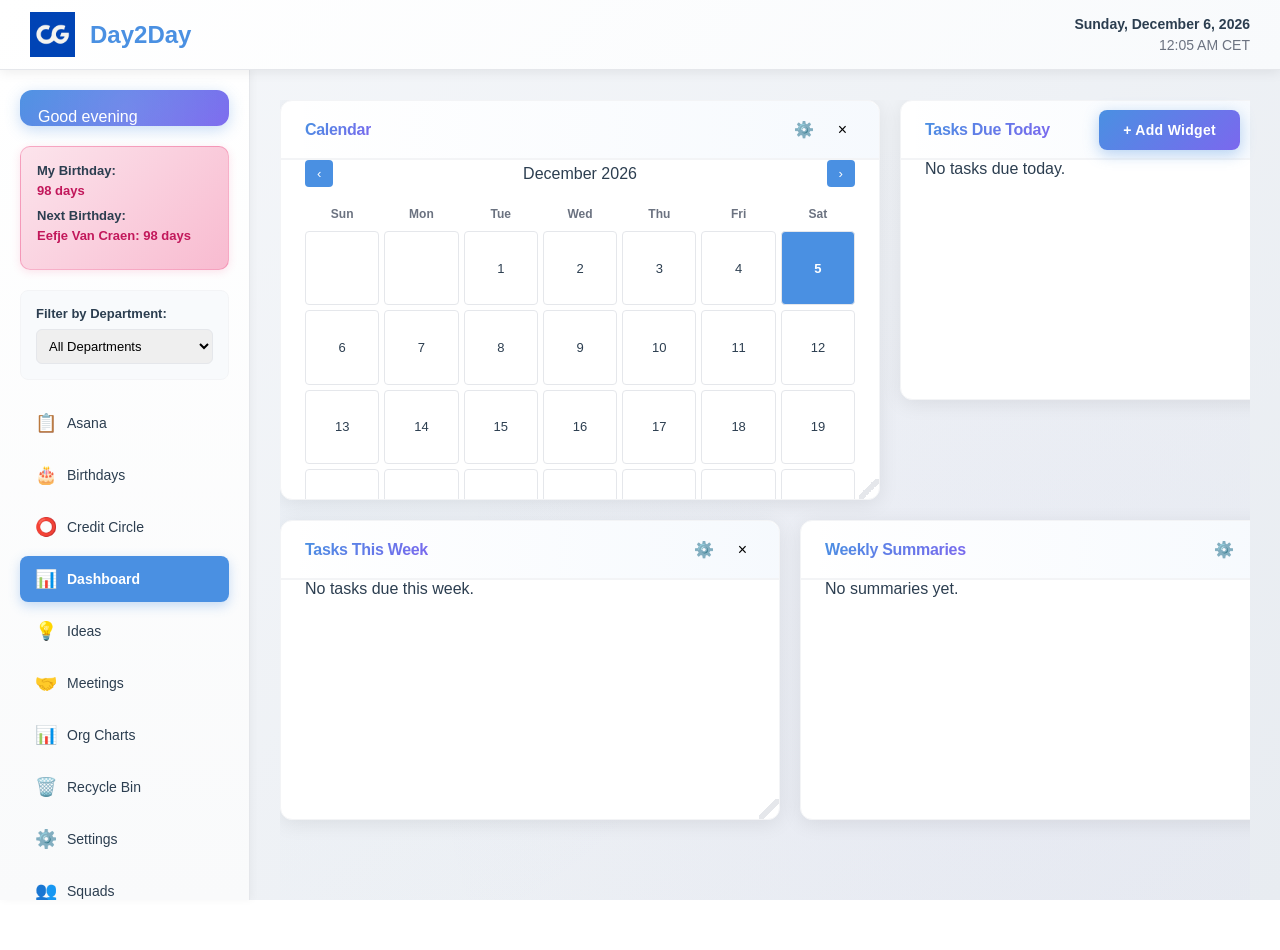
==== index.html @ b838c36b "Initial commit: Day2Day Platform" ====
<!DOCTYPE html>
<html lang="en">
<head>
    <meta charset="UTF-8">
    <meta name="viewport" content="width=device-width, initial-scale=1.0">
    <meta http-equiv="X-UA-Compatible" content="IE=edge">
    <meta name="description" content="Day2Day Platform - Daily Task and Idea Management">
    <title>Day2Day - Eefje Van Craen</title>
    <link rel="stylesheet" href="styles/main.css">
    <link rel="icon" type="image/png" href="CnG logo.png">
    <script>
        // Prevent archive mode - ensure proper MIME type
        if (window.location.protocol === 'file:') {
            console.log('Running in local file mode - this is normal and safe');
        }
    </script>
</head>
<body>
    <!-- Header -->
    <header class="header">
        <div class="header-left">
            <img src="CnG logo.png" alt="Day2Day Logo" class="logo">
            <h1 class="app-name">Day2Day</h1>
        </div>
        <div class="header-right">
            <div class="date-time">
                <span id="current-date"></span>
                <span id="current-time"></span>
            </div>
        </div>
    </header>

    <!-- Main Container -->
    <div class="main-container">
        <!-- Sidebar -->
        <aside class="sidebar">
            <div class="greeting">
                <span id="greeting-text"></span>
                <span class="user-name">Eefje</span>
            </div>
            
            <div class="birthday-countdown">
                <div class="countdown-item">
                    <label>My Birthday:</label>
                    <span id="my-birthday-countdown"></span>
                </div>
                <div class="countdown-item">
                    <label>Next Birthday:</label>
                    <span id="next-birthday-countdown"></span>
                </div>
            </div>

            <div class="sidebar-filter">
                <label style="font-weight: 600; margin-bottom: 8px; display: block; font-size: 13px;">Filter by Department:</label>
                <select id="sidebar-dept-filter" style="width: 100%; padding: 8px; border: 1px solid var(--border-color); border-radius: 6px; font-size: 13px;">
                    <option value="">All Departments</option>
                </select>
            </div>

            <nav class="sidebar-nav">
                <button class="nav-btn active" data-section="dashboard">
                    <span class="icon">📊</span>
                    <span>Dashboard</span>
                </button>
                <button class="nav-btn" data-section="tasks">
                    <span class="icon">✓</span>
                    <span>Tasks</span>
                </button>
                <button class="nav-btn" data-section="ideas">
                    <span class="icon">💡</span>
                    <span>Ideas</span>
                </button>
                <button class="nav-btn" data-section="summaries">
                    <span class="icon">📝</span>
                    <span>Weekly Summaries</span>
                </button>
                <button class="nav-btn" data-section="meetings">
                    <span class="icon">🤝</span>
                    <span>Meetings</span>
                </button>
                <button class="nav-btn" data-section="asana">
                    <span class="icon">📋</span>
                    <span>Asana</span>
                </button>
                <button class="nav-btn" data-section="birthdays">
                    <span class="icon">🎂</span>
                    <span>Birthdays</span>
                </button>
                <button class="nav-btn" data-section="squads">
                    <span class="icon">👥</span>
                    <span>Squads</span>
                </button>
                <button class="nav-btn" data-section="credit-circle">
                    <span class="icon">⭕</span>
                    <span>Credit Circle</span>
                </button>
                <button class="nav-btn" data-section="org-charts">
                    <span class="icon">📊</span>
                    <span>Org Charts</span>
                </button>
                <button class="nav-btn" data-section="recycle-bin">
                    <span class="icon">🗑️</span>
                    <span>Recycle Bin</span>
                </button>
                <button class="nav-btn" id="settings-btn">
                    <span class="icon">⚙️</span>
                    <span>Settings</span>
                </button>
            </nav>

            <div class="sidebar-actions">
                <button class="action-btn" id="export-btn">
                    <span class="icon">📥</span>
                    <span>Export All</span>
                </button>
                <button class="action-btn" id="print-btn">
                    <span class="icon">🖨️</span>
                    <span>Print</span>
                </button>
            </div>
        </aside>

        <!-- Main Content Area -->
        <main class="main-content">
            <!-- Dashboard View -->
            <section id="dashboard-section" class="content-section active">
                <button class="add-widget-btn" id="add-widget-btn">+ Add Widget</button>
                <div class="dashboard-workspace" id="dashboard-workspace">
                    <!-- Widgets will be dynamically added here -->
                </div>
            </section>

            <!-- Tasks View -->
            <section id="tasks-section" class="content-section">
                <div class="section-header">
                    <h2>Tasks</h2>
                    <div class="filter-bar">
                        <input type="text" id="task-search" placeholder="Search tasks...">
                        <select id="task-filter-department">
                            <option value="">All Departments</option>
                        </select>
                        <select id="task-filter-tag">
                            <option value="">All Tags</option>
                        </select>
                        <select id="task-filter-priority">
                            <option value="">All Priorities</option>
                            <option value="high">High</option>
                            <option value="medium">Medium</option>
                            <option value="low">Low</option>
                        </select>
                        <select id="task-filter-status">
                            <option value="">All Status</option>
                            <option value="active">Active</option>
                            <option value="completed">Completed</option>
                            <option value="overdue">Overdue</option>
                        </select>
                    </div>
                    <button class="btn-primary" id="add-task-btn">+ Add Task</button>
                </div>
                <div class="tasks-list" id="tasks-list"></div>
            </section>

            <!-- Ideas View -->
            <section id="ideas-section" class="content-section">
                <div class="section-header">
                    <h2>Ideas</h2>
                    <div class="filter-bar">
                        <input type="text" id="idea-search" placeholder="Search ideas...">
                        <select id="idea-filter-department">
                            <option value="">All Departments</option>
                        </select>
                        <select id="idea-filter-tag">
                            <option value="">All Tags</option>
                        </select>
                    </div>
                    <button class="btn-primary" id="add-idea-btn">+ Add Idea</button>
                </div>
                <div class="ideas-list" id="ideas-list"></div>
            </section>

            <!-- Summaries View -->
            <section id="summaries-section" class="content-section">
                <div class="section-header">
                    <h2>Weekly Summaries</h2>
                </div>
                <div class="summaries-list" id="summaries-list"></div>
            </section>

            <!-- Meetings View -->
            <section id="meetings-section" class="content-section">
                <div class="section-header">
                    <h2>Meetings</h2>
                    <div class="filter-bar">
                        <input type="text" id="meeting-search" placeholder="Search meetings...">
                        <select id="meeting-filter-department">
                            <option value="">All Departments</option>
                        </select>
                    </div>
                    <button class="btn-primary" id="add-meeting-btn">+ Add Meeting</button>
                </div>
                <div class="meetings-list" id="meetings-list"></div>
            </section>

            <!-- Asana View -->
            <section id="asana-section" class="content-section">
                <div class="section-header">
                    <h2>Asana - Weekly Summaries</h2>
                </div>
                <div id="asana-content" style="padding: 20px;"></div>
            </section>

            <!-- Birthdays View -->
            <section id="birthdays-section" class="content-section">
                <div class="section-header">
                    <h2>Birthday Calendar</h2>
                    <button class="btn-primary" id="add-birthday-btn">+ Add Birthday</button>
                </div>
                <div class="birthdays-list" id="birthdays-list"></div>
            </section>

            <!-- Squads View -->
            <section id="squads-section" class="content-section">
                <div class="section-header">
                    <h2>Squads</h2>
                    <div class="filter-bar">
                        <input type="text" id="squad-search" placeholder="Search squads...">
                    </div>
                    <div>
                        <button class="btn-primary" id="import-squads-btn">📥 Import from Excel</button>
                        <button class="btn-primary" id="add-squad-btn" style="margin-left: 10px;">+ Add Squad</button>
                        <button class="btn-secondary" id="delete-all-squads-btn" style="margin-left: 10px; background: var(--danger-color); color: white;">🗑️ Delete All</button>
                    </div>
                </div>
                <div class="squads-grid" id="squads-container"></div>
            </section>

            <!-- Credit Circle View -->
            <section id="credit-circle-section" class="content-section">
                <div class="section-header">
                    <h2>Credit Circle</h2>
                    <button class="btn-primary" id="add-credit-circle-update-btn">+ Add Credit Circle Update</button>
                </div>
                <div id="credit-circle-container">
                    <div class="empty-state">
                        <div class="empty-state-icon">⭕</div>
                        <p>Credit Circle content coming soon...</p>
                    </div>
                </div>
            </section>

            <!-- Org Charts View -->
            <section id="org-charts-section" class="content-section">
                <!-- Org Charts List View -->
                <div id="org-charts-list-section">
                    <div class="section-header">
                        <h2>Organizational Charts</h2>
                        <button class="btn-primary" id="add-org-chart-btn">+ Create Org Chart</button>
                    </div>
                    <div class="org-charts-list" id="org-charts-list"></div>
                </div>

                <!-- Org Chart View -->
                <div id="org-chart-view-section" style="display: none;">
                    <div class="section-header">
                        <div>
                            <button class="btn-secondary" onclick="orgChartManager.backToOrgChartsList()" style="margin-right: 10px;">← Back</button>
                            <h2 id="org-chart-view-title"></h2>
                        </div>
                        <button class="btn-primary" onclick="orgChartManager.openPositionModal(orgChartManager.currentChartId)">+ Add Position</button>
                    </div>
                    <div class="org-chart-view-container">
                        <div class="org-chart-positions-container">
                            <h3>Positions</h3>
                            <div id="org-chart-positions-list"></div>
                        </div>
                        <div class="org-chart-visual-container-wrapper">
                            <h3>Visual Chart</h3>
                            <div id="org-chart-visual"></div>
                        </div>
                    </div>
                </div>
            </section>

            <!-- Recycle Bin View -->
            <section id="recycle-bin-section" class="content-section">
                <div class="section-header">
                    <h2>Recycle Bin</h2>
                </div>
                <div class="recycle-bin-list" id="recycle-bin-list"></div>
            </section>
        </main>
    </div>

    <!-- Settings Modal -->
    <div id="settings-modal" class="modal">
        <div class="modal-content" id="settings-modal-content">
            <div class="modal-header">
                <h2>Settings</h2>
                <button class="modal-close" id="settings-close">&times;</button>
            </div>
            <div class="modal-resize-handle" id="settings-resize-handle"></div>
            <div class="modal-body">
                <div class="settings-tabs">
                    <button class="tab-btn active" data-tab="general">General</button>
                    <button class="tab-btn" data-tab="appearance">Appearance</button>
                    <button class="tab-btn" data-tab="departments">Departments</button>
                    <button class="tab-btn" data-tab="tags">Tags</button>
                    <button class="tab-btn" data-tab="credit-circle-members">Credit Circle Members</button>
                    <button class="tab-btn" data-tab="meeting-types">Meeting Types</button>
                    <button class="tab-btn" data-tab="priorities">Priorities</button>
                    <button class="tab-btn" data-tab="backup">Backup</button>
                </div>
                
                <div class="tab-content active" id="general-tab">
                    <h3>General Settings</h3>
                    <div class="setting-item">
                        <label>Time Zone:</label>
                        <select id="timezone-setting">
                            <option value="CET" selected>CET (Central European Time)</option>
                        </select>
                    </div>
                    <div class="setting-item">
                        <label>Auto-backup:</label>
                        <input type="checkbox" id="auto-backup" checked>
                        <span>Enable monthly automatic backups</span>
                    </div>
                </div>

                <div class="tab-content" id="appearance-tab">
                    <h3>Sidebar Colors</h3>
                    <p style="font-size: 12px; color: var(--text-secondary); margin-bottom: 20px;">
                        Customize the colors of the left sidebar ribbon
                    </p>
                    
                    <div class="setting-item">
                        <label>Sidebar Background (Top):</label>
                        <div style="display: flex; gap: 10px; align-items: center;">
                            <input type="color" id="sidebar-bg-top" value="#ffffff" style="width: 60px; height: 40px; border: 1px solid var(--border-color); border-radius: 6px; cursor: pointer;">
                            <input type="text" id="sidebar-bg-top-hex" value="#ffffff" style="flex: 1; padding: 8px; border: 1px solid var(--border-color); border-radius: 6px;">
                        </div>
                    </div>
                    
                    <div class="setting-item">
                        <label>Sidebar Background (Bottom):</label>
                        <div style="display: flex; gap: 10px; align-items: center;">
                            <input type="color" id="sidebar-bg-bottom" value="#f9fafb" style="width: 60px; height: 40px; border: 1px solid var(--border-color); border-radius: 6px; cursor: pointer;">
                            <input type="text" id="sidebar-bg-bottom-hex" value="#f9fafb" style="flex: 1; padding: 8px; border: 1px solid var(--border-color); border-radius: 6px;">
                        </div>
                    </div>
                    
                    <div class="setting-item">
                        <label>Greeting Card (Primary Color):</label>
                        <div style="display: flex; gap: 10px; align-items: center;">
                            <input type="color" id="greeting-color-1" value="#4a90e2" style="width: 60px; height: 40px; border: 1px solid var(--border-color); border-radius: 6px; cursor: pointer;">
                            <input type="text" id="greeting-color-1-hex" value="#4a90e2" style="flex: 1; padding: 8px; border: 1px solid var(--border-color); border-radius: 6px;">
                        </div>
                    </div>
                    
                    <div class="setting-item">
                        <label>Greeting Card (Secondary Color):</label>
                        <div style="display: flex; gap: 10px; align-items: center;">
                            <input type="color" id="greeting-color-2" value="#7b68ee" style="width: 60px; height: 40px; border: 1px solid var(--border-color); border-radius: 6px; cursor: pointer;">
                            <input type="text" id="greeting-color-2-hex" value="#7b68ee" style="flex: 1; padding: 8px; border: 1px solid var(--border-color); border-radius: 6px;">
                        </div>
                    </div>
                    
                    <div class="setting-item">
                        <label>Active Nav Button Color:</label>
                        <div style="display: flex; gap: 10px; align-items: center;">
                            <input type="color" id="nav-active-color" value="#4a90e2" style="width: 60px; height: 40px; border: 1px solid var(--border-color); border-radius: 6px; cursor: pointer;">
                            <input type="text" id="nav-active-color-hex" value="#4a90e2" style="flex: 1; padding: 8px; border: 1px solid var(--border-color); border-radius: 6px;">
                        </div>
                    </div>
                    
                    <div class="setting-item">
                        <label>Nav Button Hover Color:</label>
                        <div style="display: flex; gap: 10px; align-items: center;">
                            <input type="color" id="nav-hover-color" value="#4a90e2" style="width: 60px; height: 40px; border: 1px solid var(--border-color); border-radius: 6px; cursor: pointer;">
                            <input type="text" id="nav-hover-color-hex" value="#4a90e2" style="flex: 1; padding: 8px; border: 1px solid var(--border-color); border-radius: 6px;">
                        </div>
                    </div>
                    
                    <h4 style="margin-top: 30px; margin-bottom: 15px; border-top: 1px solid var(--border-color); padding-top: 20px;">Birthday Countdown Colors</h4>
                    
                    <div class="setting-item">
                        <label>Birthday Countdown Background (Top):</label>
                        <div style="display: flex; gap: 10px; align-items: center;">
                            <input type="color" id="birthday-bg-top" value="#fce4ec" style="width: 60px; height: 40px; border: 1px solid var(--border-color); border-radius: 6px; cursor: pointer;">
                            <input type="text" id="birthday-bg-top-hex" value="#fce4ec" style="flex: 1; padding: 8px; border: 1px solid var(--border-color); border-radius: 6px;">
                        </div>
                    </div>
                    
                    <div class="setting-item">
                        <label>Birthday Countdown Background (Bottom):</label>
                        <div style="display: flex; gap: 10px; align-items: center;">
                            <input type="color" id="birthday-bg-bottom" value="#f8bbd0" style="width: 60px; height: 40px; border: 1px solid var(--border-color); border-radius: 6px; cursor: pointer;">
                            <input type="text" id="birthday-bg-bottom-hex" value="#f8bbd0" style="flex: 1; padding: 8px; border: 1px solid var(--border-color); border-radius: 6px;">
                        </div>
                    </div>
                    
                    <div class="setting-item">
                        <label>Birthday Countdown Text Color:</label>
                        <div style="display: flex; gap: 10px; align-items: center;">
                            <input type="color" id="birthday-text-color" value="#c2185b" style="width: 60px; height: 40px; border: 1px solid var(--border-color); border-radius: 6px; cursor: pointer;">
                            <input type="text" id="birthday-text-color-hex" value="#c2185b" style="flex: 1; padding: 8px; border: 1px solid var(--border-color); border-radius: 6px;">
                        </div>
                    </div>
                    
                    <div class="form-actions" style="margin-top: 20px;">
                        <button class="btn-primary" id="save-colors-btn">Save Colors</button>
                        <button class="btn-secondary" id="reset-colors-btn">Reset to Default</button>
                    </div>
                </div>

                <div class="tab-content" id="departments-tab">
                    <h3>Departments & Sub-Departments</h3>
                    <div class="manage-list">
                        <div style="margin-bottom: 15px;">
                            <input type="text" id="new-department" placeholder="Add new department">
                            <button class="btn-small" id="add-department-btn">Add Department</button>
                        </div>
                        <div id="departments-list"></div>
                    </div>
                    <div style="margin-top: 20px;">
                        <h4>Assign Tags to Departments</h4>
                        <p style="font-size: 12px; color: var(--text-secondary); margin-bottom: 10px;">
                            Select a department and assign tags to it
                        </p>
                        <div class="form-row">
                            <div class="form-group">
                                <label>Department:</label>
                                <select id="dept-tag-select">
                                    <option value="">Select Department</option>
                                </select>
                            </div>
                            <div class="form-group">
                                <label>Tags:</label>
                                <div id="dept-tags-container" style="display: flex; flex-wrap: wrap; gap: 8px; padding: 8px; border: 1px solid var(--border-color); border-radius: 6px; min-height: 40px;">
                                    <span style="color: var(--text-secondary); font-size: 12px;">Select a department first</span>
                                </div>
                            </div>
                        </div>
                    </div>
                </div>

                <div class="tab-content" id="meeting-types-tab">
                    <h3>Meeting Types</h3>
                    <div class="manage-list">
                        <input type="text" id="new-meeting-type" placeholder="Add new meeting type">
                        <button class="btn-small" id="add-meeting-type-btn">Add</button>
                        <ul id="meeting-types-list"></ul>
                    </div>
                </div>

                <div class="tab-content" id="tags-tab">
                    <h3>Tags</h3>
                    <div class="manage-list">
                        <input type="text" id="new-tag" placeholder="Add new tag">
                        <button class="btn-small" id="add-tag-btn">Add</button>
                        <ul id="tags-list"></ul>
                    </div>
                </div>

                <div class="tab-content" id="credit-circle-members-tab">
                    <h3>Credit Circle Members</h3>
                    <p style="font-size: 12px; color: var(--text-secondary); margin-bottom: 15px;">
                        Add members who participate in Credit Circle meetings. These members will be available for selection when creating Credit Circle updates.
                    </p>
                    <div class="manage-list">
                        <div style="margin-bottom: 15px;">
                            <input type="text" id="new-credit-circle-member" placeholder="Enter member name">
                            <button class="btn-small" id="add-credit-circle-member-btn">Add Member</button>
                        </div>
                        <ul id="credit-circle-members-list"></ul>
                    </div>
                </div>

                <div class="tab-content" id="priorities-tab">
                    <h3>Priorities</h3>
                    <p>Priorities are fixed: High, Medium, Low</p>
                </div>

                <div class="tab-content" id="backup-tab">
                    <h3>Backup & Restore</h3>
                    <div style="margin-bottom: 20px;">
                        <p style="font-size: 13px; color: var(--text-secondary); margin-bottom: 15px;">
                            <strong>Automatic Daily Backups:</strong> Your data is automatically backed up daily. 
                            Backup files are saved directly to your OneDrive folder for automatic cloud sync.
                        </p>
                        <p style="font-size: 12px; color: var(--text-secondary); margin-bottom: 15px;">
                            <strong>Backup Location:</strong><br>
                            <code style="background: #f0f0f0; padding: 4px 8px; border-radius: 4px; font-size: 11px;">
                                Day2Day Platform\backups\
                            </code>
                            <br><span style="font-size: 11px; color: var(--success-color);">✓ Automatically synced to OneDrive cloud</span>
                        </p>
                        <p style="font-size: 11px; color: var(--text-secondary); margin-top: 10px; padding: 10px; background: #f8f9fa; border-radius: 6px;">
                            <strong>Quick Move to OneDrive:</strong> If backups download to your Downloads folder, 
                            double-click <code>move-backups-to-onedrive.bat</code> to automatically move them to the OneDrive backups folder.
                        </p>
                    </div>
                    <button class="btn-primary" id="manual-backup-btn">Create Backup Now</button>
                    <button class="btn-primary" id="export-json-btn" style="margin-top: 10px;">Export JSON to OneDrive</button>
                    <div style="margin-top: 20px;">
                        <label style="display: block; margin-bottom: 8px; font-weight: 600;">Restore from Backup File:</label>
                        <input type="file" id="restore-file-input" accept=".json" style="margin-bottom: 10px; padding: 8px; width: 100%; border: 1px solid var(--border-color); border-radius: 6px;">
                        <button class="btn-primary" id="restore-backup-btn">Restore from Selected File</button>
                    </div>
                    <div id="backup-status" style="margin-top: 15px;"></div>
                </div>
            </div>
        </div>
    </div>

    <!-- Task Modal -->
    <div id="task-modal" class="modal">
        <div class="modal-content">
            <div class="modal-header">
                <h2 id="task-modal-title">Add Task</h2>
                <button class="modal-close" id="task-modal-close">&times;</button>
            </div>
            <div class="modal-body">
                <form id="task-form">
                    <div class="form-group">
                        <label>Headline *</label>
                        <input type="text" id="task-headline" required>
                    </div>
                    <div class="form-group">
                        <label>Description</label>
                        <textarea id="task-description" rows="4"></textarea>
                    </div>
                    <div class="form-row">
                        <div class="form-group">
                            <label>Due Date</label>
                            <input type="date" id="task-due-date">
                        </div>
                        <div class="form-group">
                            <label>Priority</label>
                            <select id="task-priority">
                                <option value="low">Low</option>
                                <option value="medium" selected>Medium</option>
                                <option value="high">High</option>
                            </select>
                        </div>
                    </div>
                    <div class="form-group">
                        <label>Departments</label>
                        <div id="task-departments" class="checkbox-group">
                            <!-- Checkboxes will be populated here -->
                        </div>
                        <small style="color: var(--text-secondary); font-size: 12px;">Select one or more departments</small>
                    </div>
                    <div class="form-group">
                        <label>People</label>
                        <div id="task-people" class="checkbox-group">
                            <!-- Checkboxes will be populated here -->
                        </div>
                        <small style="color: var(--text-secondary); font-size: 12px;">Select one or more people</small>
                    </div>
                    <div class="form-group">
                        <label>Tag</label>
                        <select id="task-tag">
                            <option value="">None</option>
                        </select>
                    </div>
                    <div class="form-group">
                        <label>Special Tag (Optional)</label>
                        <select id="task-special-tag">
                            <option value="">None</option>
                            <option value="concerning-me">The one thing concerning me</option>
                            <option value="need-to-know">The thing I really need you to know</option>
                            <option value="want-to-know">The thing I really want to know</option>
                            <option value="celebrate">The one thing I want to celebrate</option>
                            <option value="random">The one random thing</option>
                        </select>
                    </div>
                    <div class="form-actions">
                        <button type="submit" class="btn-primary">Save</button>
                        <button type="button" class="btn-secondary" id="task-cancel-btn">Cancel</button>
                    </div>
                </form>
            </div>
        </div>
    </div>

    <!-- Idea Modal -->
    <div id="idea-modal" class="modal">
        <div class="modal-content">
            <div class="modal-header">
                <h2 id="idea-modal-title">Add Idea</h2>
                <button class="modal-close" id="idea-modal-close">&times;</button>
            </div>
            <div class="modal-body">
                <form id="idea-form">
                    <div class="form-group">
                        <label>Headline *</label>
                        <input type="text" id="idea-headline" required>
                    </div>
                    <div class="form-group">
                        <label>Description</label>
                        <textarea id="idea-description" rows="4"></textarea>
                    </div>
                    <div class="form-group">
                        <label>Departments</label>
                        <div id="idea-departments" class="checkbox-group">
                            <!-- Checkboxes will be populated here -->
                        </div>
                        <small style="color: var(--text-secondary); font-size: 12px;">Select one or more departments</small>
                    </div>
                    <div class="form-group">
                        <label>People</label>
                        <div id="idea-people" class="checkbox-group">
                            <!-- Checkboxes will be populated here -->
                        </div>
                        <small style="color: var(--text-secondary); font-size: 12px;">Select one or more people</small>
                    </div>
                    <div class="form-group">
                        <label>Tag</label>
                        <select id="idea-tag">
                            <option value="">None</option>
                        </select>
                    </div>
                    <div class="form-group">
                        <label>Special Tag (Optional)</label>
                        <select id="idea-special-tag">
                            <option value="">None</option>
                            <option value="concerning-me">The one thing concerning me</option>
                            <option value="need-to-know">The thing I really need you to know</option>
                            <option value="want-to-know">The thing I really want to know</option>
                            <option value="celebrate">The one thing I want to celebrate</option>
                            <option value="random">The one random thing</option>
                        </select>
                    </div>
                    <div class="form-actions">
                        <button type="submit" class="btn-primary">Save</button>
                        <button type="button" class="btn-secondary" id="idea-cancel-btn">Cancel</button>
                    </div>
                </form>
            </div>
        </div>
    </div>

    <!-- Birthday Modal -->
    <div id="birthday-modal" class="modal">
        <div class="modal-content">
            <div class="modal-header">
                <h2 id="birthday-modal-title">Add Birthday</h2>
                <button class="modal-close" id="birthday-modal-close">&times;</button>
            </div>
            <div class="modal-body">
                <form id="birthday-form">
                    <div class="form-group">
                        <label>Name *</label>
                        <input type="text" id="birthday-name" required>
                    </div>
                    <div class="form-row">
                        <div class="form-group">
                            <label>Month *</label>
                            <select id="birthday-month" required>
                                <option value="">Select Month</option>
                                <option value="01">January</option>
                                <option value="02">February</option>
                                <option value="03">March</option>
                                <option value="04">April</option>
                                <option value="05">May</option>
                                <option value="06">June</option>
                                <option value="07">July</option>
                                <option value="08">August</option>
                                <option value="09">September</option>
                                <option value="10">October</option>
                                <option value="11">November</option>
                                <option value="12">December</option>
                            </select>
                        </div>
                        <div class="form-group">
                            <label>Day *</label>
                            <input type="number" id="birthday-day" min="1" max="31" required placeholder="Day">
                        </div>
                    </div>
                    <div class="form-actions">
                        <button type="submit" class="btn-primary">Save</button>
                        <button type="button" class="btn-secondary" id="birthday-cancel-btn">Cancel</button>
                    </div>
                </form>
            </div>
        </div>
    </div>

    <!-- Add Widget Modal -->
    <div id="add-widget-modal" class="modal">
        <div class="modal-content">
            <div class="modal-header">
                <h2>Add New Widget</h2>
                <button class="modal-close" id="add-widget-close">&times;</button>
            </div>
            <div class="modal-body">
                <form id="add-widget-form">
                    <div class="form-group">
                        <label>Widget Type *</label>
                        <select id="new-widget-type" required>
                            <option value="">Select Widget Type</option>
                            <option value="asana">Asana</option>
                            <option value="tasks-all">All Tasks</option>
                            <option value="tasks-active">Active Tasks</option>
                            <option value="birthdays">Birthdays</option>
                            <option value="calendar">Calendar</option>
                            <option value="tasks-completed">Completed Tasks</option>
                            <option value="ideas">Ideas</option>
                            <option value="meetings">Meetings</option>
                            <option value="org-charts">Org Charts</option>
                            <option value="tasks-overdue">Overdue Tasks</option>
                            <option value="ideas-recent">Recent Ideas</option>
                            <option value="tasks-today">Tasks Due Today</option>
                            <option value="tasks-week">Tasks This Week</option>
                            <option value="summaries">Weekly Summaries</option>
                        </select>
                    </div>
                    <div class="form-group">
                        <label>Widget Title</label>
                        <input type="text" id="new-widget-title" placeholder="Leave empty for default title">
                    </div>
                    <div class="form-row">
                        <div class="form-group">
                            <label>Width (px)</label>
                            <input type="number" id="new-widget-width" value="400" min="300" max="1200">
                        </div>
                        <div class="form-group">
                            <label>Height (px)</label>
                            <input type="number" id="new-widget-height" value="300" min="200" max="800">
                        </div>
                    </div>
                    <div class="form-actions">
                        <button type="submit" class="btn-primary">Create Widget</button>
                        <button type="button" class="btn-secondary" id="add-widget-cancel">Cancel</button>
                    </div>
                </form>
            </div>
        </div>
    </div>

    <!-- Widget Settings Modal -->
    <div id="widget-settings-modal" class="modal">
        <div class="modal-content">
            <div class="modal-header">
                <h2>Widget Settings</h2>
                <button class="modal-close" id="widget-settings-close">&times;</button>
            </div>
            <div class="modal-body" id="widget-settings-content">
                <!-- Widget-specific settings will be loaded here -->
            </div>
        </div>
    </div>

    <!-- Org Chart Modal -->
    <div id="org-chart-modal" class="modal">
        <div class="modal-content">
            <div class="modal-header">
                <h2 id="org-chart-modal-title">Create Org Chart</h2>
                <button class="modal-close" id="org-chart-modal-close">&times;</button>
            </div>
            <div class="modal-body">
                <form id="org-chart-form">
                    <div class="form-group">
                        <label>Org Chart Name *</label>
                        <input type="text" id="org-chart-name" required placeholder="e.g., Company Structure">
                    </div>
                    <div class="form-group">
                        <label>Description</label>
                        <textarea id="org-chart-description" rows="3" placeholder="Optional description"></textarea>
                    </div>
                    <div class="form-actions">
                        <button type="submit" class="btn-primary">Save</button>
                        <button type="button" class="btn-secondary" id="org-chart-cancel-btn">Cancel</button>
                    </div>
                </form>
            </div>
        </div>
    </div>

    <!-- Position Modal -->
    <div id="position-modal" class="modal">
        <div class="modal-content">
            <div class="modal-header">
                <h2 id="position-modal-title">Add Position</h2>
                <button class="modal-close" id="position-modal-close">&times;</button>
            </div>
            <div class="modal-body">
                <form id="position-form">
                    <div class="form-group">
                        <label>Name *</label>
                        <input type="text" id="position-name" required placeholder="e.g., John Doe">
                    </div>
                    <div class="form-group">
                        <label>Title</label>
                        <input type="text" id="position-title" placeholder="e.g., Senior Manager">
                    </div>
                    <div class="form-group">
                        <label>Department</label>
                        <select id="position-department">
                            <option value="">No Department</option>
                        </select>
                    </div>
                    <div class="form-group">
                        <label>Level *</label>
                        <select id="position-level" required>
                            <option value="0">Top Level (0)</option>
                            <option value="-1">Level -1</option>
                            <option value="-2">Level -2</option>
                            <option value="-3">Level -3</option>
                            <option value="-4">Level -4</option>
                            <option value="-5">Level -5</option>
                        </select>
                        <small style="color: var(--text-secondary); font-size: 12px; display: block; margin-top: 4px;">
                            Level 0 is the top position. Level -1 reports to Level 0, Level -2 reports to Level -1, and so on.
                        </small>
                    </div>
                    <div class="form-actions">
                        <button type="submit" class="btn-primary">Save</button>
                        <button type="button" class="btn-secondary" id="position-cancel-btn">Cancel</button>
                    </div>
                </form>
            </div>
        </div>
    </div>

    <!-- Meeting Modal -->
    <div id="meeting-modal" class="modal">
        <div class="modal-content">
            <div class="modal-header">
                <h2 id="meeting-modal-title">Add Meeting</h2>
                <button class="modal-close" id="meeting-modal-close">&times;</button>
            </div>
            <div class="modal-body">
                <form id="meeting-form">
                    <div class="form-group">
                        <label>Meeting Title *</label>
                        <input type="text" id="meeting-title" required placeholder="e.g., Q1 Planning Meeting">
                    </div>
                    <div class="form-row">
                        <div class="form-group">
                            <label>Date</label>
                            <input type="date" id="meeting-date">
                        </div>
                        <div class="form-group">
                            <label>Internal/External *</label>
                            <select id="meeting-internal-external" required>
                                <option value="Internal" selected>Internal</option>
                                <option value="External">External</option>
                            </select>
                        </div>
                    </div>
                    <div class="form-group">
                        <label>Department/Sub-Department</label>
                        <select id="meeting-department">
                            <option value="">None</option>
                        </select>
                    </div>
                    <div class="form-group">
                        <label>Description</label>
                        <textarea id="meeting-description" rows="10" style="min-height: 200px; max-height: 400px; overflow-y: auto; resize: vertical;"></textarea>
                        <small style="color: var(--text-secondary); font-size: 12px; display: block; margin-top: 4px;">
                            You can enter up to 500+ words. The text area will scroll as needed.
                        </small>
                    </div>
                    <div class="form-group">
                        <label>People</label>
                        <div id="meeting-people" class="checkbox-group">
                            <small style="color: var(--text-secondary);">Select a department to see people</small>
                        </div>
                        <small style="color: var(--text-secondary); font-size: 12px;">People are shown based on selected department/sub-department</small>
                    </div>
                    <div class="form-group">
                        <label>Special Tag (Optional)</label>
                        <select id="meeting-special-tag">
                            <option value="">None</option>
                            <option value="concerning-me">The one thing concerning me</option>
                            <option value="need-to-know">The thing I really need you to know</option>
                            <option value="want-to-know">The thing I really want to know</option>
                            <option value="celebrate">The one thing I want to celebrate</option>
                            <option value="random">The one random thing</option>
                        </select>
                    </div>
                    <div class="form-actions">
                        <button type="submit" class="btn-primary">Save</button>
                        <button type="button" class="btn-secondary" id="meeting-cancel-btn">Cancel</button>
                    </div>
                </form>
            </div>
        </div>
    </div>

    <!-- Squad Modal -->
    <div id="squad-modal" class="modal">
        <div class="modal-content">
            <div class="modal-header">
                <h2 id="squad-modal-title">New Squad</h2>
                <button class="modal-close" id="squad-modal-close">&times;</button>
            </div>
            <div class="modal-body">
                <form id="squad-form">
                    <input type="hidden" id="squad-id">
                    
                    <div class="form-group">
                        <label>Squad Name *</label>
                        <input type="text" id="squad-name" required>
                    </div>

                    <div class="form-group">
                        <label>
                            Squad Data
                            <button type="button" class="btn-secondary" id="add-squad-data-field" style="margin-left: 10px; padding: 5px 10px; font-size: 12px;">+ Add Field</button>
                        </label>
                        <div id="squad-data-container" style="margin-top: 10px;">
                            <!-- Dynamic data fields will be added here -->
                        </div>
                    </div>

                    <div class="form-actions">
                        <button type="submit" class="btn-primary">Save Squad</button>
                        <button type="button" class="btn-secondary" id="squad-cancel-btn">Cancel</button>
                    </div>
                </form>
            </div>
        </div>
    </div>

    <!-- Credit Circle Update Modal -->
    <div id="credit-circle-modal" class="modal">
        <div class="modal-content">
            <div class="modal-header">
                <h2 id="credit-circle-modal-title">Add Credit Circle Update</h2>
                <button class="modal-close" id="credit-circle-modal-close">&times;</button>
            </div>
            <div class="modal-body">
                <form id="credit-circle-form">
                    <div class="form-group">
                        <label for="credit-circle-subject">Subject *</label>
                        <input type="text" id="credit-circle-subject" required placeholder="Enter update subject">
                    </div>
                    <div class="form-group">
                        <label for="credit-circle-date">Date *</label>
                        <input type="date" id="credit-circle-date" required>
                    </div>
                    <div class="form-group">
                        <label>Members</label>
                        <div id="credit-circle-members-container" style="max-height: 200px; overflow-y: auto; border: 1px solid var(--border-color); border-radius: 6px; padding: 10px; background: var(--bg-color);">
                            <!-- Checkboxes will be populated dynamically -->
                        </div>
                        <small style="display: block; margin-top: 5px; color: #666;">Select members who attended. Add members in Settings.</small>
                    </div>
                    <div class="form-group">
                        <label for="credit-circle-summary">Summary</label>
                        <textarea id="credit-circle-summary" rows="5" placeholder="Enter meeting summary"></textarea>
                    </div>
                    <div class="form-group">
                        <label for="credit-circle-outcome">Outcomes</label>
                        <textarea id="credit-circle-outcome" rows="5" placeholder="Enter outcomes (one per line)"></textarea>
                        <small style="display: block; margin-top: 5px; color: #666;">Enter each outcome on a new line. You can create tasks from outcomes.</small>
                    </div>
                    <div class="form-group">
                        <label for="credit-circle-follow-up">Follow Up</label>
                        <textarea id="credit-circle-follow-up" rows="5" placeholder="Enter follow-up items (one per line)"></textarea>
                    </div>
                    <div class="form-actions">
                        <button type="submit" class="btn-primary">Save Update</button>
                        <button type="button" class="btn-secondary" id="credit-circle-cancel-btn">Cancel</button>
                    </div>
                </form>
            </div>
        </div>
    </div>

    <!-- Scripts -->
    <script src="https://cdn.sheetjs.com/xlsx-0.20.0/package/dist/xlsx.full.min.js"></script>
    <script src="js/data-manager.js"></script>
    <script src="js/widget-manager.js"></script>
    <script src="js/task-manager.js"></script>
    <script src="js/idea-manager.js"></script>
    <script src="js/birthday-manager.js"></script>
    <script src="js/summary-manager.js"></script>
    <script src="js/meeting-manager.js"></script>
    <script src="js/org-chart-manager.js"></script>
    <script src="js/squad-manager.js"></script>
    <script src="js/credit-circle-manager.js"></script>
    <script src="js/main.js"></script>
</body>
</html>
---- styles/main.css ----
/* Reset and Base Styles */
* {
    margin: 0;
    padding: 0;
    box-sizing: border-box;
}

:root {
    --primary-color: #4a90e2;
    --secondary-color: #7b68ee;
    --success-color: #50c878;
    --warning-color: #ffa500;
    --danger-color: #e74c3c;
    --bg-color: #f0f4f8;
    --bg-gradient: linear-gradient(135deg, #f5f7fa 0%, #e8ecf1 100%);
    --card-bg: #ffffff;
    --card-shadow: 0 4px 20px rgba(0, 0, 0, 0.08);
    --card-shadow-hover: 0 8px 30px rgba(0, 0, 0, 0.12);
    --text-primary: #2c3e50;
    --text-secondary: #6b7280;
    --border-color: #e5e7eb;
    --border-color-light: #f3f4f6;
    --sidebar-width: 250px;
    --header-height: 70px;
    --accent-gradient: linear-gradient(135deg, #667eea 0%, #764ba2 100%);
}

body {
    font-family: -apple-system, BlinkMacSystemFont, 'Segoe UI', Roboto, Oxygen, Ubuntu, Cantarell, sans-serif;
    background: var(--bg-gradient);
    background-attachment: fixed;
    color: var(--text-primary);
    overflow-x: hidden;
}

/* Header */
.header {
    position: fixed;
    top: 0;
    left: 0;
    right: 0;
    height: var(--header-height);
    background: linear-gradient(135deg, #ffffff 0%, #f8fafc 100%);
    border-bottom: 1px solid var(--border-color);
    display: flex;
    justify-content: space-between;
    align-items: center;
    padding: 0 30px;
    z-index: 1000;
    box-shadow: 0 2px 12px rgba(0, 0, 0, 0.08);
    backdrop-filter: blur(10px);
}

.header-left {
    display: flex;
    align-items: center;
    gap: 15px;
}

.logo {
    height: 45px;
    width: auto;
}

.app-name {
    font-size: 24px;
    font-weight: 600;
    color: var(--primary-color);
}

.date-time {
    display: flex;
    flex-direction: column;
    align-items: flex-end;
    gap: 5px;
    font-size: 14px;
}

#current-date {
    font-weight: 600;
    color: var(--text-primary);
}

#current-time {
    color: var(--text-secondary);
}

/* Main Container */
.main-container {
    display: flex;
    margin-top: var(--header-height);
    min-height: calc(100vh - var(--header-height));
}

/* Sidebar */
.sidebar {
    width: var(--sidebar-width);
    background: linear-gradient(180deg, #ffffff 0%, #f9fafb 100%);
    border-right: 1px solid var(--border-color);
    padding: 20px;
    display: flex;
    flex-direction: column;
    position: fixed;
    height: calc(100vh - var(--header-height));
    overflow-y: auto;
    box-shadow: 2px 0 8px rgba(0, 0, 0, 0.04);
}

.greeting {
    padding: 18px;
    background: linear-gradient(135deg, var(--primary-color) 0%, var(--secondary-color) 100%);
    color: white;
    border-radius: 12px;
    margin-bottom: 20px;
    font-size: 16px;
    box-shadow: 0 4px 15px rgba(74, 144, 226, 0.3);
    position: relative;
    overflow: hidden;
}

.greeting::before {
    content: '';
    position: absolute;
    top: -50%;
    right: -50%;
    width: 200%;
    height: 200%;
    background: radial-gradient(circle, rgba(255, 255, 255, 0.1) 0%, transparent 70%);
    animation: shimmer 3s infinite;
}

@keyframes shimmer {
    0%, 100% { transform: translate(0, 0) rotate(0deg); }
    50% { transform: translate(20px, 20px) rotate(180deg); }
}

.user-name {
    font-weight: 600;
    display: block;
    margin-top: 5px;
}

.birthday-countdown {
    background: linear-gradient(135deg, #fce4ec 0%, #f8bbd0 100%);
    padding: 16px;
    border-radius: 10px;
    margin-bottom: 20px;
    font-size: 13px;
    border: 1px solid rgba(236, 64, 122, 0.3);
    box-shadow: 0 2px 8px rgba(236, 64, 122, 0.15);
}

.sidebar-filter {
    margin-bottom: 20px;
    padding: 15px;
    background: #f8fafc;
    border-radius: 8px;
    border: 1px solid var(--border-color-light);
}

.countdown-item {
    margin-bottom: 10px;
}

.countdown-item label {
    display: block;
    font-weight: 600;
    margin-bottom: 5px;
    color: var(--text-primary);
}

.countdown-item span {
    color: #c2185b;
    font-weight: 600;
}

.sidebar-nav {
    flex: 1;
}

.nav-btn {
    width: 100%;
    padding: 12px 15px;
    margin-bottom: 6px;
    background: transparent;
    border: none;
    border-radius: 8px;
    cursor: pointer;
    display: flex;
    align-items: center;
    gap: 10px;
    font-size: 14px;
    color: var(--text-primary);
    transition: all 0.3s cubic-bezier(0.4, 0, 0.2, 1);
    font-weight: 500;
}

.nav-btn:hover {
    background: linear-gradient(90deg, rgba(74, 144, 226, 0.1) 0%, rgba(74, 144, 226, 0.05) 100%);
    transform: translateX(4px);
    color: var(--primary-color);
}

.nav-btn.active {
    background: linear-gradient(135deg, var(--primary-color) 0%, var(--secondary-color) 100%);
    color: white;
    box-shadow: 0 4px 12px rgba(74, 144, 226, 0.3);
    font-weight: 600;
}

.nav-btn .icon {
    font-size: 18px;
}

.nav-btn[draggable="true"] {
    cursor: move;
    user-select: none;
}

.nav-btn.dragging {
    opacity: 0.5;
    transform: scale(0.95);
}

.nav-btn.drag-over {
    border-top: 3px solid var(--primary-color);
    padding-top: 11px;
    margin-top: 2px;
    background: rgba(74, 144, 226, 0.05);
}

.sidebar-actions {
    margin-top: 20px;
    padding-top: 20px;
    border-top: 1px solid var(--border-color);
}

.action-btn {
    width: 100%;
    padding: 10px 15px;
    margin-bottom: 8px;
    background: var(--card-bg);
    border: 1px solid var(--border-color);
    border-radius: 6px;
    cursor: pointer;
    display: flex;
    align-items: center;
    gap: 10px;
    font-size: 13px;
    transition: all 0.2s;
}

.action-btn:hover {
    background: #f0f0f0;
}

/* Main Content */
.main-content {
    margin-left: var(--sidebar-width);
    flex: 1;
    padding: 30px;
}

.content-section {
    display: none;
    position: relative;
}

.content-section.active {
    display: block;
}

/* Dashboard Workspace */
.dashboard-workspace {
    min-height: calc(100vh - 200px);
    height: auto;
    position: relative;
    padding: 30px;
    overflow-y: auto;
    overflow-x: auto;
    background: 
        radial-gradient(circle at 20% 50%, rgba(74, 144, 226, 0.03) 0%, transparent 50%),
        radial-gradient(circle at 80% 80%, rgba(123, 104, 238, 0.03) 0%, transparent 50%),
        var(--bg-gradient);
    background-attachment: fixed;
}

.widget {
    position: absolute;
    background: var(--card-bg);
    border: 1px solid var(--border-color-light);
    border-radius: 12px;
    box-shadow: var(--card-shadow);
    padding: 0;
    cursor: move;
    min-width: 300px;
    min-height: 200px;
    transition: all 0.3s cubic-bezier(0.4, 0, 0.2, 1);
    backdrop-filter: blur(10px);
    display: flex;
    flex-direction: column;
    overflow: hidden;
}

.widget:hover {
    box-shadow: var(--card-shadow-hover);
    transform: translateY(-2px);
    border-color: var(--primary-color);
}

.widget-header {
    display: flex;
    justify-content: space-between;
    align-items: center;
    padding: 15px 24px;
    border-bottom: 2px solid var(--border-color-light);
    background: linear-gradient(90deg, transparent 0%, rgba(74, 144, 226, 0.05) 100%);
    border-radius: 12px 12px 0 0;
    flex-shrink: 0;
}

.widget-title {
    font-size: 16px;
    font-weight: 700;
    color: var(--text-primary);
    letter-spacing: -0.3px;
    background: linear-gradient(135deg, var(--primary-color) 0%, var(--secondary-color) 100%);
    -webkit-background-clip: text;
    -webkit-text-fill-color: transparent;
    background-clip: text;
}

.widget-actions {
    display: flex;
    gap: 8px;
}

.widget-btn {
    background: none;
    border: none;
    cursor: pointer;
    font-size: 16px;
    padding: 4px 8px;
    border-radius: 4px;
    transition: background 0.2s;
}

.widget-btn:hover {
    background: #f0f0f0;
}

.widget-resize {
    position: absolute;
    bottom: 0;
    right: 0;
    width: 20px;
    height: 20px;
    cursor: nwse-resize;
    background: linear-gradient(-45deg, transparent 40%, var(--border-color) 40%, var(--border-color) 60%, transparent 60%);
}

.widget-content {
    flex: 1;
    overflow-y: auto;
    overflow-x: hidden;
    padding: 24px;
    padding-top: 0;
    margin-top: 0;
    max-height: 100%;
    -webkit-overflow-scrolling: touch;
}

.widget-content::-webkit-scrollbar {
    width: 8px;
}

.widget-content::-webkit-scrollbar-track {
    background: rgba(0, 0, 0, 0.05);
    border-radius: 4px;
}

.widget-content::-webkit-scrollbar-thumb {
    background: rgba(74, 144, 226, 0.3);
    border-radius: 4px;
}

.widget-content::-webkit-scrollbar-thumb:hover {
    background: rgba(74, 144, 226, 0.5);
}

.add-widget-btn {
    position: absolute;
    top: 10px;
    right: 10px;
    padding: 12px 24px;
    background: linear-gradient(135deg, var(--primary-color) 0%, var(--secondary-color) 100%);
    color: white;
    border: none;
    border-radius: 8px;
    cursor: pointer;
    font-size: 14px;
    font-weight: 600;
    z-index: 100;
    box-shadow: 0 4px 15px rgba(74, 144, 226, 0.4);
    transition: all 0.3s cubic-bezier(0.4, 0, 0.2, 1);
    letter-spacing: 0.3px;
}

.add-widget-btn:hover {
    transform: translateY(-2px);
    box-shadow: 0 6px 20px rgba(74, 144, 226, 0.5);
    background: linear-gradient(135deg, #357abd 0%, #6b5ce6 100%);
}

/* Calendar Widget */
.calendar-widget {
    width: 100%;
}

.calendar-header {
    display: flex;
    justify-content: space-between;
    align-items: center;
    margin-bottom: 15px;
}

.calendar-nav-btn {
    background: var(--primary-color);
    color: white;
    border: none;
    padding: 6px 12px;
    border-radius: 4px;
    cursor: pointer;
}

.calendar-grid {
    display: grid;
    grid-template-columns: repeat(7, 1fr);
    gap: 5px;
    margin-bottom: 15px;
}

.calendar-day-header {
    text-align: center;
    font-weight: 600;
    font-size: 12px;
    padding: 5px;
    color: var(--text-secondary);
}

.calendar-day {
    aspect-ratio: 1;
    display: flex;
    align-items: center;
    justify-content: center;
    border: 1px solid var(--border-color);
    border-radius: 4px;
    cursor: pointer;
    font-size: 13px;
    transition: all 0.2s;
}

.calendar-day:hover {
    background: #f0f0f0;
}

.calendar-day.today {
    background: var(--primary-color);
    color: white;
    font-weight: 600;
}

.calendar-day.has-tasks {
    border-color: var(--warning-color);
    border-width: 2px;
}

.task-counters {
    display: flex;
    gap: 15px;
    margin-top: 20px;
    padding-top: 20px;
    border-top: 2px solid var(--border-color-light);
}

.counter-item {
    flex: 1;
    text-align: center;
    padding: 16px;
    background: linear-gradient(135deg, #f8fafc 0%, #f1f5f9 100%);
    border-radius: 10px;
    border: 1px solid var(--border-color-light);
    transition: all 0.3s ease;
    box-shadow: 0 2px 4px rgba(0, 0, 0, 0.04);
}

.counter-item:hover {
    transform: translateY(-2px);
    box-shadow: 0 4px 12px rgba(0, 0, 0, 0.08);
    background: linear-gradient(135deg, #ffffff 0%, #f8fafc 100%);
}

.counter-label {
    font-size: 12px;
    color: var(--text-secondary);
    margin-bottom: 5px;
}

.counter-value {
    font-size: 24px;
    font-weight: 700;
    background: linear-gradient(135deg, var(--primary-color) 0%, var(--secondary-color) 100%);
    -webkit-background-clip: text;
    -webkit-text-fill-color: transparent;
    background-clip: text;
}

/* Task Widgets */
.task-item {
    padding: 14px 16px;
    margin-bottom: 12px;
    background: linear-gradient(90deg, #ffffff 0%, #f8fafc 100%);
    border-radius: 8px;
    border-left: 4px solid var(--primary-color);
    cursor: pointer;
    transition: all 0.3s cubic-bezier(0.4, 0, 0.2, 1);
    box-shadow: 0 2px 8px rgba(0, 0, 0, 0.04);
}

.task-item:hover {
    background: linear-gradient(90deg, #f0f7ff 0%, #e8f2ff 100%);
    transform: translateX(4px);
    box-shadow: 0 4px 12px rgba(74, 144, 226, 0.15);
    border-left-color: var(--secondary-color);
}

.task-item.completed {
    opacity: 0.6;
    text-decoration: line-through;
}

.task-item.overdue {
    background: linear-gradient(90deg, #fef2f2 0%, #fee2e2 100%);
    border-left-color: #ef4444;
    animation: pulse-overdue 2s ease-in-out infinite;
}

.task-item.overdue:hover {
    background: linear-gradient(90deg, #fee2e2 0%, #fecaca 100%);
    box-shadow: 0 4px 12px rgba(239, 68, 68, 0.25);
    border-left-color: #dc2626;
}

@keyframes pulse-overdue {
    0%, 100% {
        box-shadow: 0 2px 8px rgba(239, 68, 68, 0.15);
    }
    50% {
        box-shadow: 0 2px 12px rgba(239, 68, 68, 0.3);
    }
}

.task-card.overdue {
    border-left: 4px solid #ef4444;
    background: linear-gradient(135deg, #fef2f2 0%, #fee2e2 100%);
    box-shadow: 0 4px 12px rgba(239, 68, 68, 0.2);
}

.task-card.overdue:hover {
    box-shadow: 0 6px 16px rgba(239, 68, 68, 0.3);
    border-left-color: #dc2626;
}

.task-headline {
    font-weight: 600;
    margin-bottom: 5px;
}

.task-tag {
    display: inline-block;
    padding: 3px 8px;
    background: var(--primary-color);
    color: white;
    border-radius: 12px;
    font-size: 11px;
    margin-top: 5px;
}

.task-meta {
    font-size: 12px;
    color: var(--text-secondary);
    margin-top: 4px;
}

/* Idea Widgets */
.idea-item {
    padding: 14px 16px;
    margin-bottom: 12px;
    background: linear-gradient(90deg, #fff5f7 0%, #ffeef2 100%);
    border-radius: 8px;
    border-left: 4px solid #f06292;
    cursor: pointer;
    transition: all 0.3s cubic-bezier(0.4, 0, 0.2, 1);
    box-shadow: 0 2px 8px rgba(0, 0, 0, 0.04);
}

.idea-item:hover {
    background: linear-gradient(90deg, #fce4ec 0%, #f8bbd0 100%);
    transform: translateX(4px);
    box-shadow: 0 4px 12px rgba(240, 98, 146, 0.15);
    border-left-color: #e91e63;
}

.idea-headline {
    font-weight: 600;
    margin-bottom: 5px;
    color: var(--text-primary);
}

.idea-meta {
    font-size: 12px;
    color: var(--text-secondary);
    margin-top: 4px;
}

/* Summary Widgets */
.summary-item {
    padding: 14px 16px;
    margin-bottom: 12px;
    background: linear-gradient(90deg, #f0f9ff 0%, #e0f2fe 100%);
    border-radius: 8px;
    border-left: 4px solid #0ea5e9;
    cursor: pointer;
    transition: all 0.3s cubic-bezier(0.4, 0, 0.2, 1);
    box-shadow: 0 2px 8px rgba(0, 0, 0, 0.04);
}

.summary-item:hover {
    background: linear-gradient(90deg, #dbeafe 0%, #bfdbfe 100%);
    transform: translateX(4px);
    box-shadow: 0 4px 12px rgba(14, 165, 233, 0.15);
    border-left-color: #0284c7;
}

.summary-headline {
    font-weight: 600;
    margin-bottom: 5px;
    color: var(--text-primary);
}

.summary-date {
    font-size: 12px;
    color: var(--text-secondary);
    margin-top: 4px;
}

/* Birthday Widgets */
.birthday-item {
    padding: 14px 16px;
    margin-bottom: 12px;
    background: linear-gradient(90deg, #fce4ec 0%, #f8bbd0 100%);
    border-radius: 8px;
    border-left: 4px solid #c2185b;
    transition: all 0.3s cubic-bezier(0.4, 0, 0.2, 1);
    box-shadow: 0 2px 8px rgba(0, 0, 0, 0.04);
}

.birthday-item:hover {
    background: linear-gradient(90deg, #f8bbd0 0%, #f48fb1 100%);
    transform: translateX(4px);
    box-shadow: 0 4px 12px rgba(194, 24, 91, 0.15);
    border-left-color: #880e4f;
}

.birthday-name {
    font-weight: 600;
    margin-bottom: 5px;
    color: var(--text-primary);
}

.birthday-meta {
    font-size: 12px;
    color: var(--text-secondary);
    margin-top: 4px;
}

/* Section Headers */
.section-header {
    display: flex;
    justify-content: space-between;
    align-items: center;
    margin-bottom: 20px;
    flex-wrap: wrap;
    gap: 15px;
}

.section-header h2 {
    font-size: 24px;
    font-weight: 600;
}

.filter-bar {
    display: flex;
    gap: 10px;
    flex-wrap: wrap;
}

.filter-bar input,
.filter-bar select {
    padding: 8px 12px;
    border: 1px solid var(--border-color);
    border-radius: 6px;
    font-size: 14px;
}

.btn-primary {
    padding: 10px 20px;
    background: var(--primary-color);
    color: white;
    border: none;
    border-radius: 6px;
    cursor: pointer;
    font-size: 14px;
    font-weight: 600;
    transition: background 0.2s;
}

.btn-primary:hover {
    background: #357abd;
}

.btn-secondary {
    padding: 10px 20px;
    background: var(--card-bg);
    color: var(--text-primary);
    border: 1px solid var(--border-color);
    border-radius: 6px;
    cursor: pointer;
    font-size: 14px;
    transition: all 0.2s;
}

.btn-secondary:hover {
    background: #f0f0f0;
}

/* Lists */
.tasks-list,
.ideas-list,
.summaries-list,
.birthdays-list,
.recycle-bin-list {
    display: grid;
    gap: 15px;
}

.task-card,
.idea-card,
.summary-card,
.birthday-card,
.org-chart-card,
.meeting-card {
    background: var(--card-bg);
    padding: 24px;
    border-radius: 12px;
    border: 1px solid var(--border-color-light);
    box-shadow: var(--card-shadow);
    transition: all 0.3s cubic-bezier(0.4, 0, 0.2, 1);
}

.task-card:hover,
.idea-card:hover,
.summary-card:hover,
.birthday-card:hover,
.org-chart-card:hover,
.meeting-card:hover {
    box-shadow: var(--card-shadow-hover);
    transform: translateY(-2px);
    border-color: var(--primary-color);
}

.department-card {
    margin-bottom: 15px;
}

.card-header {
    display: flex;
    justify-content: space-between;
    align-items: flex-start;
    margin-bottom: 10px;
}

.card-title {
    font-size: 18px;
    font-weight: 600;
    margin-bottom: 5px;
}

.card-meta {
    display: flex;
    gap: 10px;
    flex-wrap: wrap;
    margin-top: 10px;
    font-size: 12px;
    color: var(--text-secondary);
}

.card-actions {
    display: flex;
    gap: 8px;
}

.card-btn {
    background: none;
    border: none;
    cursor: pointer;
    font-size: 16px;
    padding: 4px 8px;
    border-radius: 4px;
    transition: background 0.2s;
}

.card-btn:hover {
    background: #f0f0f0;
}

.badge {
    display: inline-block;
    padding: 4px 10px;
    border-radius: 12px;
    font-size: 11px;
    font-weight: 600;
}

.badge-primary {
    background: var(--primary-color);
    color: white;
}

.badge-success {
    background: var(--success-color);
    color: white;
}

.badge-warning {
    background: var(--warning-color);
    color: white;
}

.badge-danger {
    background: var(--danger-color);
    color: white;
}

/* Modal */
.modal {
    display: none;
    position: fixed;
    top: 0;
    left: 0;
    width: 100%;
    height: 100%;
    background: rgba(0,0,0,0.5);
    z-index: 2000;
    align-items: center;
    justify-content: center;
}

.modal.active {
    display: flex;
}

.modal-content {
    background: var(--card-bg);
    border-radius: 8px;
    width: 90%;
    max-width: 600px;
    max-height: 90vh;
    overflow-y: auto;
    box-shadow: 0 4px 20px rgba(0,0,0,0.3);
    position: relative;
}

#settings-modal .modal-content {
    min-width: 500px;
    min-height: 400px;
    max-width: 95vw;
    max-height: 95vh;
    resize: both;
    overflow: auto;
    width: 600px;
    height: 600px;
}

.modal-resize-handle {
    position: absolute;
    bottom: 0;
    right: 0;
    width: 20px;
    height: 20px;
    cursor: nwse-resize;
    background: linear-gradient(-45deg, transparent 40%, var(--border-color) 40%, var(--border-color) 60%, transparent 60%);
    z-index: 10;
}

.modal-header {
    display: flex;
    justify-content: space-between;
    align-items: center;
    padding: 20px;
    border-bottom: 1px solid var(--border-color);
}

.modal-header h2 {
    font-size: 20px;
    font-weight: 600;
}

.modal-close {
    background: none;
    border: none;
    font-size: 28px;
    cursor: pointer;
    color: var(--text-secondary);
    line-height: 1;
}

.modal-close:hover {
    color: var(--text-primary);
}

.modal-body {
    padding: 20px;
}

/* Forms */
.form-group {
    margin-bottom: 15px;
}

.form-group label {
    display: block;
    margin-bottom: 5px;
    font-weight: 600;
    font-size: 14px;
}

.form-group input,
.form-group textarea,
.form-group select {
    width: 100%;
    padding: 10px;
    border: 1px solid var(--border-color);
    border-radius: 6px;
    font-size: 14px;
    font-family: inherit;
}

.form-row {
    display: grid;
    grid-template-columns: 1fr 1fr;
    gap: 15px;
}

.form-actions {
    display: flex;
    gap: 10px;
    justify-content: flex-end;
    margin-top: 20px;
}

/* Settings */
.settings-tabs {
    display: flex;
    gap: 10px;
    margin-bottom: 20px;
    border-bottom: 1px solid var(--border-color);
}

.tab-btn {
    padding: 10px 20px;
    background: none;
    border: none;
    border-bottom: 2px solid transparent;
    cursor: pointer;
    font-size: 14px;
    color: var(--text-secondary);
    transition: all 0.2s;
}

.tab-btn:hover {
    color: var(--text-primary);
}

.tab-btn.active {
    color: var(--primary-color);
    border-bottom-color: var(--primary-color);
}

.tab-content {
    display: none;
}

.tab-content.active {
    display: block;
}

.setting-item {
    margin-bottom: 15px;
}

.setting-item label {
    display: block;
    margin-bottom: 5px;
    font-weight: 600;
}

.manage-list {
    margin-top: 15px;
}

.manage-list input {
    width: calc(100% - 80px);
    display: inline-block;
    margin-right: 10px;
}

.btn-small {
    padding: 8px 16px;
    background: var(--primary-color);
    color: white;
    border: none;
    border-radius: 6px;
    cursor: pointer;
    font-size: 13px;
}

.manage-list ul {
    list-style: none;
    margin-top: 15px;
}

.manage-list li {
    padding: 10px;
    background: #f8f9fa;
    margin-bottom: 8px;
    border-radius: 6px;
    display: flex;
    justify-content: space-between;
    align-items: center;
}

.manage-list li button {
    background: var(--danger-color);
    color: white;
    border: none;
    padding: 4px 10px;
    border-radius: 4px;
    cursor: pointer;
    font-size: 12px;
}

/* Org Charts */
.org-chart-card {
    margin-bottom: 20px;
}

.org-chart-card-header {
    display: flex;
    justify-content: space-between;
    align-items: flex-start;
}

.org-chart-card-title {
    font-size: 20px;
    font-weight: 600;
    margin-bottom: 8px;
    color: var(--text-primary);
}

.org-chart-card-meta {
    font-size: 13px;
    color: var(--text-secondary);
    margin-bottom: 8px;
}

.org-chart-card-description {
    font-size: 14px;
    color: var(--text-secondary);
    margin-top: 8px;
}

.org-chart-card-actions {
    display: flex;
    gap: 8px;
}

.org-chart-view-container {
    display: grid;
    grid-template-columns: 1fr 1fr;
    gap: 30px;
    margin-top: 20px;
}

.org-chart-positions-container,
.org-chart-visual-container-wrapper {
    background: var(--card-bg);
    padding: 20px;
    border-radius: 12px;
    border: 1px solid var(--border-color-light);
    box-shadow: var(--card-shadow);
}

.org-chart-positions-container h3,
.org-chart-visual-container-wrapper h3 {
    font-size: 18px;
    font-weight: 600;
    margin-bottom: 15px;
    color: var(--text-primary);
}

.position-item {
    padding: 16px;
    margin-bottom: 12px;
    background: linear-gradient(90deg, #f8fafc 0%, #f1f5f9 100%);
    border-radius: 8px;
    border-left: 4px solid #6366f1;
    transition: all 0.3s cubic-bezier(0.4, 0, 0.2, 1);
}

.position-item:hover {
    background: linear-gradient(90deg, #eef2ff 0%, #e0e7ff 100%);
    transform: translateX(4px);
    box-shadow: 0 4px 12px rgba(99, 102, 241, 0.15);
    border-left-color: #4f46e5;
}

.position-item-content {
    display: flex;
    justify-content: space-between;
    align-items: flex-start;
}

.position-name {
    font-weight: 600;
    font-size: 16px;
    margin-bottom: 4px;
    color: var(--text-primary);
}

.position-title {
    font-size: 14px;
    color: var(--text-secondary);
    margin-bottom: 6px;
}

.position-meta {
    font-size: 12px;
    color: var(--text-secondary);
    display: flex;
    gap: 12px;
    flex-wrap: wrap;
    align-items: center;
}

.position-level-badge {
    display: inline-block;
    padding: 4px 10px;
    background: linear-gradient(135deg, #6366f1 0%, #8b5cf6 100%);
    color: white;
    border-radius: 12px;
    font-size: 11px;
    font-weight: 600;
}

.position-item-actions {
    display: flex;
    gap: 6px;
}

.org-chart-visual-container {
    overflow-x: auto;
    overflow-y: auto;
    padding: 20px;
    min-height: 300px;
    display: flex;
    flex-direction: column;
    align-items: center;
    gap: 40px;
}

.org-chart-level-container {
    position: relative;
    width: 100%;
    display: flex;
    flex-direction: column;
    align-items: center;
}

.org-chart-level-container:not(:last-child)::after {
    content: '';
    position: absolute;
    bottom: -40px;
    left: 50%;
    transform: translateX(-50%);
    width: 2px;
    height: 40px;
    background: var(--border-color);
    z-index: 0;
}

.org-chart-level-label {
    font-size: 14px;
    font-weight: 600;
    color: var(--text-secondary);
    margin-bottom: 15px;
    text-align: center;
    padding: 6px 12px;
    background: linear-gradient(135deg, #f8fafc 0%, #f1f5f9 100%);
    border-radius: 8px;
    display: inline-block;
    min-width: 120px;
    box-sizing: border-box;
}

.org-chart-level-nodes {
    display: flex;
    justify-content: center;
    flex-wrap: wrap;
    gap: 20px;
    position: relative;
    z-index: 1;
    width: 100%;
}

.org-chart-node {
    display: flex;
    flex-direction: column;
    align-items: center;
    position: relative;
}

/* Connecting lines from level above to each node (except top level) */
.org-chart-level-container:not(:first-child) .org-chart-node::before {
    content: '';
    position: absolute;
    top: -20px;
    left: 50%;
    transform: translateX(-50%);
    width: 2px;
    height: 20px;
    background: var(--border-color);
    z-index: 0;
}

.org-chart-node-box {
    background: linear-gradient(135deg, #6366f1 0%, #8b5cf6 100%);
    color: white;
    padding: 16px 20px;
    border-radius: 10px;
    min-width: 180px;
    max-width: 200px;
    text-align: center;
    box-shadow: 0 4px 12px rgba(99, 102, 241, 0.3);
    transition: all 0.3s ease;
    cursor: pointer;
}

.org-chart-node-box:hover {
    transform: translateY(-4px);
    box-shadow: 0 8px 20px rgba(99, 102, 241, 0.4);
}

.org-chart-level-container[data-level="0"] .org-chart-node-box {
    background: linear-gradient(135deg, #f59e0b 0%, #d97706 100%);
    box-shadow: 0 4px 12px rgba(245, 158, 11, 0.3);
}

.org-chart-level-container[data-level="0"] .org-chart-node-box:hover {
    box-shadow: 0 8px 20px rgba(245, 158, 11, 0.4);
}

.org-chart-node-name {
    font-weight: 600;
    font-size: 15px;
    margin-bottom: 4px;
}

.org-chart-node-title {
    font-size: 12px;
    opacity: 0.9;
    margin-bottom: 4px;
}

.org-chart-node-dept {
    font-size: 11px;
    opacity: 0.8;
    font-style: italic;
}

.org-charts-list {
    display: grid;
    grid-template-columns: repeat(auto-fill, minmax(350px, 1fr));
    gap: 20px;
}

/* Checkbox Groups */
.checkbox-group {
    display: flex;
    flex-wrap: wrap;
    gap: 12px;
    padding: 12px;
    border: 1px solid var(--border-color);
    border-radius: 8px;
    background: var(--card-bg);
    min-height: 50px;
    max-height: 200px;
    overflow-y: auto;
}

.checkbox-item {
    display: flex;
    align-items: center;
    gap: 8px;
    padding: 8px 12px;
    background: linear-gradient(90deg, #f8fafc 0%, #f1f5f9 100%);
    border-radius: 6px;
    cursor: pointer;
    transition: all 0.2s ease;
    user-select: none;
}

.checkbox-item:hover {
    background: linear-gradient(90deg, #eef2ff 0%, #e0e7ff 100%);
    transform: translateY(-1px);
    box-shadow: 0 2px 4px rgba(0, 0, 0, 0.1);
}

.checkbox-item input[type="checkbox"] {
    cursor: pointer;
    width: 18px;
    height: 18px;
    accent-color: var(--primary-color);
}

.checkbox-item span {
    font-size: 14px;
    color: var(--text-primary);
}

.checkbox-item input[type="checkbox"]:checked + span {
    font-weight: 600;
    color: var(--primary-color);
}

.badge-info {
    background: linear-gradient(135deg, #3b82f6 0%, #2563eb 100%);
    color: white;
}

.badge-secondary {
    background: linear-gradient(135deg, #6b7280 0%, #4b5563 100%);
    color: white;
}

.badge-success {
    background: linear-gradient(135deg, #10b981 0%, #059669 100%);
    color: white;
}

.badge-warning {
    background: linear-gradient(135deg, #f59e0b 0%, #d97706 100%);
    color: white;
}

/* Textarea with scrolling */
textarea {
    resize: vertical;
    min-height: 80px;
    font-family: inherit;
    line-height: 1.5;
}

#meeting-description {
    min-height: 200px;
    max-height: 400px;
    overflow-y: auto;
    padding: 12px;
    border: 1px solid var(--border-color);
    border-radius: 6px;
    font-size: 14px;
    line-height: 1.6;
    word-wrap: break-word;
}

#meeting-description:focus {
    outline: none;
    border-color: var(--primary-color);
    box-shadow: 0 0 0 3px rgba(74, 144, 226, 0.1);
}

/* Squads Section */
.squads-grid {
    display: grid;
    grid-template-columns: repeat(auto-fill, minmax(350px, 1fr));
    gap: 1.5rem;
    padding: 1rem 0;
}

.squad-widget {
    background: var(--card-bg);
    border: 1px solid var(--border-color);
    border-radius: 12px;
    padding: 1.5rem;
    box-shadow: var(--card-shadow);
    transition: all 0.3s ease;
    display: flex;
    flex-direction: column;
}

.squad-widget:hover {
    box-shadow: var(--card-shadow-hover);
    transform: translateY(-4px);
}

.squad-widget-header {
    display: flex;
    justify-content: space-between;
    align-items: flex-start;
    margin-bottom: 1rem;
    padding-bottom: 1rem;
    border-bottom: 2px solid var(--border-color-light);
}

.squad-widget-title {
    font-size: 1.25rem;
    font-weight: 600;
    color: var(--text-primary);
    margin: 0;
    flex: 1;
}

.squad-widget-actions {
    display: flex;
    gap: 0.5rem;
}

.squad-widget-body {
    flex: 1;
    margin-bottom: 1rem;
}

.squad-data-item {
    padding: 0.75rem 0;
    border-bottom: 1px solid var(--border-color-light);
    display: flex;
    gap: 0.75rem;
}

.squad-data-item:last-child {
    border-bottom: none;
}

.squad-data-item strong {
    color: var(--text-primary);
    min-width: 140px;
    font-weight: 500;
    font-size: 0.9rem;
}

.squad-data-item span {
    color: var(--text-secondary);
    flex: 1;
    font-size: 0.9rem;
}

.squad-empty-data {
    color: var(--text-secondary);
    font-style: italic;
    text-align: center;
    padding: 2rem;
    font-size: 0.9rem;
}

.squad-widget-footer {
    padding-top: 1rem;
    border-top: 1px solid var(--border-color-light);
    font-size: 0.75rem;
    color: var(--text-secondary);
}

.squad-data-field {
    display: flex;
    gap: 0.5rem;
    margin-bottom: 0.75rem;
    align-items: center;
}

.squad-data-field .squad-data-key,
.squad-data-field .squad-data-value {
    padding: 0.5rem;
    border: 1px solid var(--border-color);
    border-radius: 6px;
    font-size: 0.875rem;
    font-family: inherit;
}

.squad-data-field .squad-data-key {
    flex: 1;
}

.squad-data-field .squad-data-value {
    flex: 2;
}

.squad-data-field .remove-data-field {
    padding: 0.5rem 0.75rem;
    background: var(--danger-color);
    color: white;
    border: none;
    border-radius: 6px;
    cursor: pointer;
    font-size: 0.875rem;
    transition: background 0.2s;
}

.squad-data-field .remove-data-field:hover {
    background: #c0392b;
}

/* Credit Circle Styles */
#credit-circle-container {
    display: flex;
    flex-direction: column;
    gap: 1.5rem;
    padding: 1rem 0;
}

.credit-circle-update-card {
    background: var(--card-bg);
    border: 1px solid var(--border-color);
    border-radius: 12px;
    padding: 1.5rem;
    box-shadow: var(--card-shadow);
    transition: all 0.3s ease;
}

.credit-circle-update-card:hover {
    box-shadow: var(--card-shadow-hover);
    transform: translateY(-2px);
}

.update-card-header {
    display: flex;
    justify-content: space-between;
    align-items: flex-start;
    margin-bottom: 1rem;
    padding-bottom: 1rem;
    border-bottom: 2px solid var(--border-color-light);
}

.update-card-header h3 {
    font-size: 1.25rem;
    font-weight: 600;
    color: var(--text-primary);
    margin: 0 0 0.5rem 0;
}

.update-meta {
    display: flex;
    gap: 1rem;
    font-size: 0.875rem;
    color: var(--text-secondary);
}

.update-meta span {
    display: flex;
    align-items: center;
    gap: 0.25rem;
}

.update-actions {
    display: flex;
    gap: 0.5rem;
}

.update-card-body {
    display: flex;
    flex-direction: column;
    gap: 1.5rem;
}

.update-section {
    padding: 1rem;
    background: var(--bg-color);
    border-radius: 8px;
    border-left: 3px solid var(--primary-color);
}

.update-section h4 {
    font-size: 1rem;
    font-weight: 600;
    color: var(--text-primary);
    margin: 0 0 0.75rem 0;
}

.update-section p {
    margin: 0;
    line-height: 1.6;
    color: var(--text-primary);
}

.outcomes-list,
.follow-ups-list {
    list-style: none;
    padding: 0;
    margin: 0;
}

.outcomes-list li,
.follow-ups-list li {
    padding: 0.75rem;
    margin-bottom: 0.5rem;
    background: white;
    border-radius: 6px;
    border-left: 3px solid var(--success-color);
    display: flex;
    justify-content: space-between;
    align-items: center;
}

.follow-ups-list li {
    border-left-color: var(--warning-color);
}

.outcomes-list li span,
.follow-ups-list li span {
    flex: 1;
    line-height: 1.5;
}

.create-task-from-outcome-btn {
    padding: 0.375rem 0.75rem;
    font-size: 0.875rem;
    border-radius: 6px;
    border: 1px solid var(--border-color);
    background: var(--primary-color);
    color: white;
    cursor: pointer;
    transition: all 0.2s ease;
    white-space: nowrap;
}

.create-task-from-outcome-btn:hover {
    background: var(--secondary-color);
    transform: translateY(-1px);
}

/* Responsive */
@media (max-width: 768px) {
    .sidebar {
        width: 100%;
        position: relative;
        height: auto;
    }

    .main-content {
        margin-left: 0;
    }

    .form-row {
        grid-template-columns: 1fr;
    }

    .org-chart-view-container {
        grid-template-columns: 1fr;
    }

    .org-charts-list {
        grid-template-columns: 1fr;
    }

    .squads-grid {
        grid-template-columns: 1fr;
    }
}
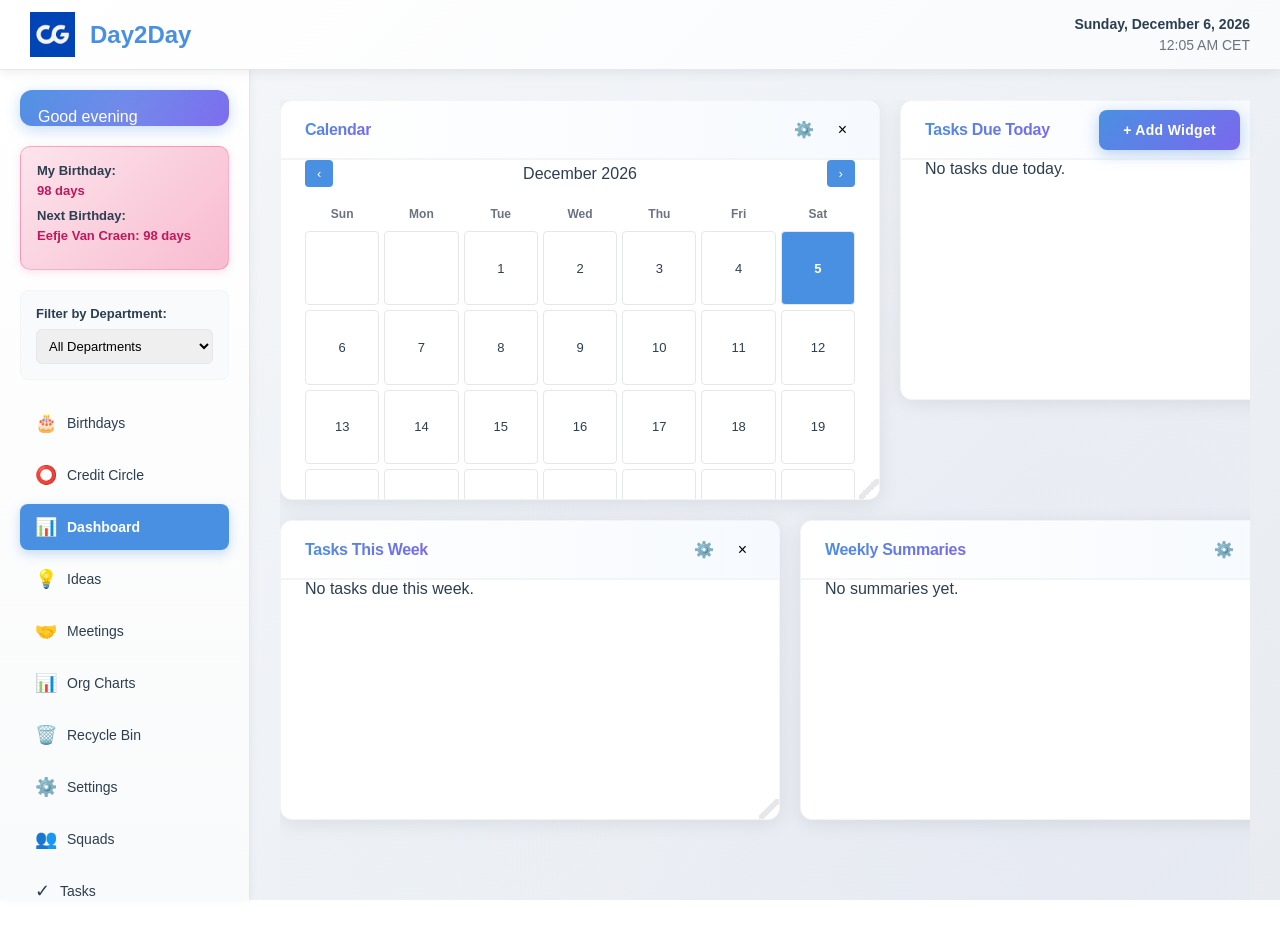
==== commit 6c30190b: "Remove Asana section and add delete button to weekly summaries - Remove Asana nav button, section, w" ====
--- a/index.html
+++ b/index.html
@@ -78,10 +78,6 @@
                     <span class="icon">🤝</span>
                     <span>Meetings</span>
                 </button>
-                <button class="nav-btn" data-section="asana">
-                    <span class="icon">📋</span>
-                    <span>Asana</span>
-                </button>
                 <button class="nav-btn" data-section="birthdays">
                     <span class="icon">🎂</span>
                     <span>Birthdays</span>
@@ -199,14 +195,6 @@
                     <button class="btn-primary" id="add-meeting-btn">+ Add Meeting</button>
                 </div>
                 <div class="meetings-list" id="meetings-list"></div>
-            </section>
-
-            <!-- Asana View -->
-            <section id="asana-section" class="content-section">
-                <div class="section-header">
-                    <h2>Asana - Weekly Summaries</h2>
-                </div>
-                <div id="asana-content" style="padding: 20px;"></div>
             </section>
 
             <!-- Birthdays View -->
@@ -563,17 +551,6 @@
                             <option value="">None</option>
                         </select>
                     </div>
-                    <div class="form-group">
-                        <label>Special Tag (Optional)</label>
-                        <select id="task-special-tag">
-                            <option value="">None</option>
-                            <option value="concerning-me">The one thing concerning me</option>
-                            <option value="need-to-know">The thing I really need you to know</option>
-                            <option value="want-to-know">The thing I really want to know</option>
-                            <option value="celebrate">The one thing I want to celebrate</option>
-                            <option value="random">The one random thing</option>
-                        </select>
-                    </div>
                     <div class="form-actions">
                         <button type="submit" class="btn-primary">Save</button>
                         <button type="button" class="btn-secondary" id="task-cancel-btn">Cancel</button>
@@ -618,17 +595,6 @@
                         <label>Tag</label>
                         <select id="idea-tag">
                             <option value="">None</option>
-                        </select>
-                    </div>
-                    <div class="form-group">
-                        <label>Special Tag (Optional)</label>
-                        <select id="idea-special-tag">
-                            <option value="">None</option>
-                            <option value="concerning-me">The one thing concerning me</option>
-                            <option value="need-to-know">The thing I really need you to know</option>
-                            <option value="want-to-know">The thing I really want to know</option>
-                            <option value="celebrate">The one thing I want to celebrate</option>
-                            <option value="random">The one random thing</option>
                         </select>
                     </div>
                     <div class="form-actions">
@@ -699,7 +665,6 @@
                         <label>Widget Type *</label>
                         <select id="new-widget-type" required>
                             <option value="">Select Widget Type</option>
-                            <option value="asana">Asana</option>
                             <option value="tasks-all">All Tasks</option>
                             <option value="tasks-active">Active Tasks</option>
                             <option value="birthdays">Birthdays</option>
@@ -868,17 +833,6 @@
                             <small style="color: var(--text-secondary);">Select a department to see people</small>
                         </div>
                         <small style="color: var(--text-secondary); font-size: 12px;">People are shown based on selected department/sub-department</small>
-                    </div>
-                    <div class="form-group">
-                        <label>Special Tag (Optional)</label>
-                        <select id="meeting-special-tag">
-                            <option value="">None</option>
-                            <option value="concerning-me">The one thing concerning me</option>
-                            <option value="need-to-know">The thing I really need you to know</option>
-                            <option value="want-to-know">The thing I really want to know</option>
-                            <option value="celebrate">The one thing I want to celebrate</option>
-                            <option value="random">The one random thing</option>
-                        </select>
                     </div>
                     <div class="form-actions">
                         <button type="submit" class="btn-primary">Save</button>
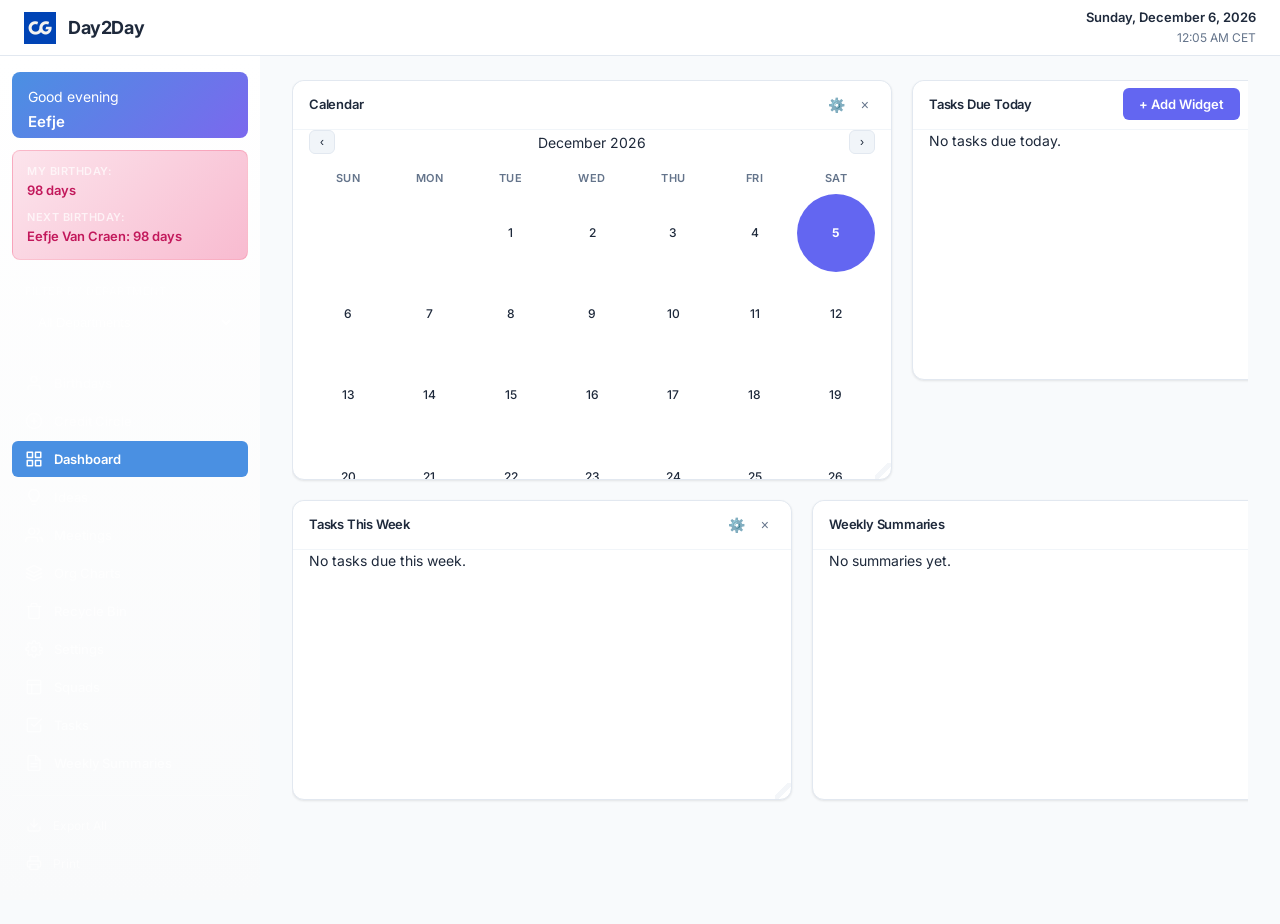
==== commit b4ed61c2: "v3.0: Professional visual redesign — dark sidebar, Inter font, indigo accent Complete UI overhaul in" ====
--- a/index.html
+++ b/index.html
@@ -59,58 +59,58 @@
 
             <nav class="sidebar-nav">
                 <button class="nav-btn active" data-section="dashboard">
-                    <span class="icon">📊</span>
+                    <span class="nav-icon"><svg viewBox="0 0 24 24" fill="none" stroke="currentColor" stroke-width="2" stroke-linecap="round" stroke-linejoin="round"><rect x="3" y="3" width="7" height="7"/><rect x="14" y="3" width="7" height="7"/><rect x="3" y="14" width="7" height="7"/><rect x="14" y="14" width="7" height="7"/></svg></span>
                     <span>Dashboard</span>
                 </button>
                 <button class="nav-btn" data-section="tasks">
-                    <span class="icon">✓</span>
+                    <span class="nav-icon"><svg viewBox="0 0 24 24" fill="none" stroke="currentColor" stroke-width="2" stroke-linecap="round" stroke-linejoin="round"><path d="M9 11l3 3L22 4"/><path d="M21 12v7a2 2 0 01-2 2H5a2 2 0 01-2-2V5a2 2 0 012-2h11"/></svg></span>
                     <span>Tasks</span>
                 </button>
                 <button class="nav-btn" data-section="ideas">
-                    <span class="icon">💡</span>
+                    <span class="nav-icon"><svg viewBox="0 0 24 24" fill="none" stroke="currentColor" stroke-width="2" stroke-linecap="round" stroke-linejoin="round"><path d="M9 18h6"/><path d="M10 22h4"/><path d="M12 2a7 7 0 00-4 12.7V17h8v-2.3A7 7 0 0012 2z"/></svg></span>
                     <span>Ideas</span>
                 </button>
                 <button class="nav-btn" data-section="summaries">
-                    <span class="icon">📝</span>
+                    <span class="nav-icon"><svg viewBox="0 0 24 24" fill="none" stroke="currentColor" stroke-width="2" stroke-linecap="round" stroke-linejoin="round"><path d="M14 2H6a2 2 0 00-2 2v16a2 2 0 002 2h12a2 2 0 002-2V8z"/><polyline points="14 2 14 8 20 8"/><line x1="16" y1="13" x2="8" y2="13"/><line x1="16" y1="17" x2="8" y2="17"/></svg></span>
                     <span>Weekly Summaries</span>
                 </button>
                 <button class="nav-btn" data-section="meetings">
-                    <span class="icon">🤝</span>
+                    <span class="nav-icon"><svg viewBox="0 0 24 24" fill="none" stroke="currentColor" stroke-width="2" stroke-linecap="round" stroke-linejoin="round"><path d="M17 21v-2a4 4 0 00-4-4H5a4 4 0 00-4 4v2"/><circle cx="9" cy="7" r="4"/><path d="M23 21v-2a4 4 0 00-3-3.87"/><path d="M16 3.13a4 4 0 010 7.75"/></svg></span>
                     <span>Meetings</span>
                 </button>
                 <button class="nav-btn" data-section="birthdays">
-                    <span class="icon">🎂</span>
+                    <span class="nav-icon"><svg viewBox="0 0 24 24" fill="none" stroke="currentColor" stroke-width="2" stroke-linecap="round" stroke-linejoin="round"><path d="M20 21v-2a4 4 0 00-4-4H8a4 4 0 00-4 4v2"/><circle cx="12" cy="7" r="4"/></svg></span>
                     <span>Birthdays</span>
                 </button>
                 <button class="nav-btn" data-section="squads">
-                    <span class="icon">👥</span>
+                    <span class="nav-icon"><svg viewBox="0 0 24 24" fill="none" stroke="currentColor" stroke-width="2" stroke-linecap="round" stroke-linejoin="round"><rect x="3" y="3" width="18" height="18" rx="2"/><path d="M3 9h18"/><path d="M9 21V9"/></svg></span>
                     <span>Squads</span>
                 </button>
                 <button class="nav-btn" data-section="credit-circle">
-                    <span class="icon">⭕</span>
+                    <span class="nav-icon"><svg viewBox="0 0 24 24" fill="none" stroke="currentColor" stroke-width="2" stroke-linecap="round" stroke-linejoin="round"><circle cx="12" cy="12" r="10"/><path d="M12 8v8"/><path d="M8 12h8"/></svg></span>
                     <span>Credit Circle</span>
                 </button>
                 <button class="nav-btn" data-section="org-charts">
-                    <span class="icon">📊</span>
+                    <span class="nav-icon"><svg viewBox="0 0 24 24" fill="none" stroke="currentColor" stroke-width="2" stroke-linecap="round" stroke-linejoin="round"><path d="M12 2L2 7l10 5 10-5-10-5z"/><path d="M2 17l10 5 10-5"/><path d="M2 12l10 5 10-5"/></svg></span>
                     <span>Org Charts</span>
                 </button>
                 <button class="nav-btn" data-section="recycle-bin">
-                    <span class="icon">🗑️</span>
+                    <span class="nav-icon"><svg viewBox="0 0 24 24" fill="none" stroke="currentColor" stroke-width="2" stroke-linecap="round" stroke-linejoin="round"><polyline points="3 6 5 6 21 6"/><path d="M19 6v14a2 2 0 01-2 2H7a2 2 0 01-2-2V6m3 0V4a2 2 0 012-2h4a2 2 0 012 2v2"/></svg></span>
                     <span>Recycle Bin</span>
                 </button>
                 <button class="nav-btn" id="settings-btn">
-                    <span class="icon">⚙️</span>
+                    <span class="nav-icon"><svg viewBox="0 0 24 24" fill="none" stroke="currentColor" stroke-width="2" stroke-linecap="round" stroke-linejoin="round"><circle cx="12" cy="12" r="3"/><path d="M19.4 15a1.65 1.65 0 00.33 1.82l.06.06a2 2 0 010 2.83 2 2 0 01-2.83 0l-.06-.06a1.65 1.65 0 00-1.82-.33 1.65 1.65 0 00-1 1.51V21a2 2 0 01-4 0v-.09A1.65 1.65 0 009 19.4a1.65 1.65 0 00-1.82.33l-.06.06a2 2 0 01-2.83-2.83l.06-.06A1.65 1.65 0 004.68 15a1.65 1.65 0 00-1.51-1H3a2 2 0 010-4h.09A1.65 1.65 0 004.6 9a1.65 1.65 0 00-.33-1.82l-.06-.06a2 2 0 012.83-2.83l.06.06A1.65 1.65 0 009 4.68a1.65 1.65 0 001-1.51V3a2 2 0 014 0v.09a1.65 1.65 0 001 1.51 1.65 1.65 0 001.82-.33l.06-.06a2 2 0 012.83 2.83l-.06.06A1.65 1.65 0 0019.4 9a1.65 1.65 0 001.51 1H21a2 2 0 010 4h-.09a1.65 1.65 0 00-1.51 1z"/></svg></span>
                     <span>Settings</span>
                 </button>
             </nav>
 
             <div class="sidebar-actions">
                 <button class="action-btn" id="export-btn">
-                    <span class="icon">📥</span>
+                    <span class="nav-icon"><svg viewBox="0 0 24 24" fill="none" stroke="currentColor" stroke-width="2" stroke-linecap="round" stroke-linejoin="round"><path d="M21 15v4a2 2 0 01-2 2H5a2 2 0 01-2-2v-4"/><polyline points="7 10 12 15 17 10"/><line x1="12" y1="15" x2="12" y2="3"/></svg></span>
                     <span>Export All</span>
                 </button>
                 <button class="action-btn" id="print-btn">
-                    <span class="icon">🖨️</span>
+                    <span class="nav-icon"><svg viewBox="0 0 24 24" fill="none" stroke="currentColor" stroke-width="2" stroke-linecap="round" stroke-linejoin="round"><polyline points="6 9 6 2 18 2 18 9"/><path d="M6 18H4a2 2 0 01-2-2v-5a2 2 0 012-2h16a2 2 0 012 2v5a2 2 0 01-2 2h-2"/><rect x="6" y="14" width="12" height="8"/></svg></span>
                     <span>Print</span>
                 </button>
             </div>
--- a/styles/main.css
+++ b/styles/main.css
@@ -1,1687 +1,441 @@
-/* Reset and Base Styles */
-* {
-    margin: 0;
-    padding: 0;
-    box-sizing: border-box;
-}
+/* Day2Day Platform - Professional Theme v3.0
+ * Dark sidebar, Inter font, Indigo accent
+ * Inspired by Linear, Notion, Todoist
+ */
+
+@import url('https://fonts.googleapis.com/css2?family=Inter:wght@400;500;600;700&display=swap');
+
+*, *::before, *::after { margin: 0; padding: 0; box-sizing: border-box; }
 
 :root {
-    --primary-color: #4a90e2;
-    --secondary-color: #7b68ee;
-    --success-color: #50c878;
-    --warning-color: #ffa500;
-    --danger-color: #e74c3c;
-    --bg-color: #f0f4f8;
-    --bg-gradient: linear-gradient(135deg, #f5f7fa 0%, #e8ecf1 100%);
+    --primary-color: #6366f1;
+    --secondary-color: #8b5cf6;
+    --success-color: #22c55e;
+    --warning-color: #f59e0b;
+    --danger-color: #ef4444;
+    --bg-color: #f8fafc;
+    --bg-gradient: #f8fafc;
     --card-bg: #ffffff;
-    --card-shadow: 0 4px 20px rgba(0, 0, 0, 0.08);
-    --card-shadow-hover: 0 8px 30px rgba(0, 0, 0, 0.12);
-    --text-primary: #2c3e50;
-    --text-secondary: #6b7280;
-    --border-color: #e5e7eb;
-    --border-color-light: #f3f4f6;
-    --sidebar-width: 250px;
-    --header-height: 70px;
-    --accent-gradient: linear-gradient(135deg, #667eea 0%, #764ba2 100%);
+    --card-shadow: 0 1px 3px rgba(0,0,0,0.06), 0 1px 2px rgba(0,0,0,0.04);
+    --card-shadow-hover: 0 4px 12px rgba(0,0,0,0.08), 0 2px 4px rgba(0,0,0,0.04);
+    --text-primary: #1e293b;
+    --text-secondary: #64748b;
+    --border-color: #e2e8f0;
+    --border-color-light: #f1f5f9;
+    --sidebar-width: 260px;
+    --header-height: 56px;
+    --accent-gradient: linear-gradient(135deg, #6366f1 0%, #8b5cf6 100%);
+    --radius-sm: 6px;
+    --radius-md: 8px;
+    --radius-lg: 12px;
 }
 
 body {
-    font-family: -apple-system, BlinkMacSystemFont, 'Segoe UI', Roboto, Oxygen, Ubuntu, Cantarell, sans-serif;
-    background: var(--bg-gradient);
-    background-attachment: fixed;
+    font-family: 'Inter', -apple-system, BlinkMacSystemFont, 'Segoe UI', Roboto, sans-serif;
+    background: var(--bg-color);
     color: var(--text-primary);
     overflow-x: hidden;
-}
-
-/* Header */
+    font-size: 14px;
+    line-height: 1.5;
+    -webkit-font-smoothing: antialiased;
+}
+
+/* HEADER */
 .header {
-    position: fixed;
-    top: 0;
-    left: 0;
-    right: 0;
+    position: fixed; top: 0; left: 0; right: 0;
     height: var(--header-height);
-    background: linear-gradient(135deg, #ffffff 0%, #f8fafc 100%);
+    background: #ffffff;
     border-bottom: 1px solid var(--border-color);
-    display: flex;
-    justify-content: space-between;
-    align-items: center;
-    padding: 0 30px;
-    z-index: 1000;
-    box-shadow: 0 2px 12px rgba(0, 0, 0, 0.08);
-    backdrop-filter: blur(10px);
-}
-
-.header-left {
-    display: flex;
-    align-items: center;
-    gap: 15px;
-}
-
-.logo {
-    height: 45px;
-    width: auto;
-}
-
-.app-name {
-    font-size: 24px;
-    font-weight: 600;
-    color: var(--primary-color);
-}
-
-.date-time {
-    display: flex;
-    flex-direction: column;
-    align-items: flex-end;
-    gap: 5px;
-    font-size: 14px;
-}
-
-#current-date {
-    font-weight: 600;
-    color: var(--text-primary);
-}
-
-#current-time {
-    color: var(--text-secondary);
-}
-
-/* Main Container */
-.main-container {
-    display: flex;
-    margin-top: var(--header-height);
-    min-height: calc(100vh - var(--header-height));
-}
-
-/* Sidebar */
+    display: flex; justify-content: space-between; align-items: center;
+    padding: 0 24px; z-index: 1000;
+}
+
+.header-left { display: flex; align-items: center; gap: 12px; }
+.logo { height: 32px; width: auto; }
+.app-name { font-size: 18px; font-weight: 700; color: var(--text-primary); letter-spacing: -0.4px; }
+
+.date-time { display: flex; flex-direction: column; align-items: flex-end; gap: 2px; font-size: 13px; }
+#current-date { font-weight: 600; color: var(--text-primary); }
+#current-time { color: var(--text-secondary); font-size: 12px; }
+
+/* LAYOUT */
+.main-container { display: flex; margin-top: var(--header-height); min-height: calc(100vh - var(--header-height)); }
+
+/* SIDEBAR */
 .sidebar {
     width: var(--sidebar-width);
-    background: linear-gradient(180deg, #ffffff 0%, #f9fafb 100%);
-    border-right: 1px solid var(--border-color);
-    padding: 20px;
-    display: flex;
-    flex-direction: column;
-    position: fixed;
-    height: calc(100vh - var(--header-height));
-    overflow-y: auto;
-    box-shadow: 2px 0 8px rgba(0, 0, 0, 0.04);
-}
+    background: linear-gradient(180deg, #0f172a 0%, #1e293b 100%);
+    padding: 16px 12px; display: flex; flex-direction: column;
+    position: fixed; height: calc(100vh - var(--header-height));
+    overflow-y: auto; border-right: none;
+}
+.sidebar::-webkit-scrollbar { width: 4px; }
+.sidebar::-webkit-scrollbar-thumb { background: rgba(255,255,255,0.15); border-radius: 4px; }
 
 .greeting {
-    padding: 18px;
-    background: linear-gradient(135deg, var(--primary-color) 0%, var(--secondary-color) 100%);
-    color: white;
-    border-radius: 12px;
-    margin-bottom: 20px;
-    font-size: 16px;
-    box-shadow: 0 4px 15px rgba(74, 144, 226, 0.3);
-    position: relative;
-    overflow: hidden;
-}
-
-.greeting::before {
-    content: '';
-    position: absolute;
-    top: -50%;
-    right: -50%;
-    width: 200%;
-    height: 200%;
-    background: radial-gradient(circle, rgba(255, 255, 255, 0.1) 0%, transparent 70%);
-    animation: shimmer 3s infinite;
-}
-
-@keyframes shimmer {
-    0%, 100% { transform: translate(0, 0) rotate(0deg); }
-    50% { transform: translate(20px, 20px) rotate(180deg); }
-}
-
-.user-name {
-    font-weight: 600;
-    display: block;
-    margin-top: 5px;
-}
+    padding: 14px 16px;
+    background: linear-gradient(135deg, #6366f1 0%, #8b5cf6 100%);
+    color: #fff; border-radius: var(--radius-md);
+    margin-bottom: 12px; font-size: 14px;
+    position: relative; overflow: hidden;
+}
+.greeting::before { display: none; }
+.user-name { font-weight: 600; display: block; margin-top: 4px; font-size: 15px; }
 
 .birthday-countdown {
-    background: linear-gradient(135deg, #fce4ec 0%, #f8bbd0 100%);
-    padding: 16px;
-    border-radius: 10px;
-    margin-bottom: 20px;
-    font-size: 13px;
-    border: 1px solid rgba(236, 64, 122, 0.3);
-    box-shadow: 0 2px 8px rgba(236, 64, 122, 0.15);
-}
+    background: rgba(244, 63, 94, 0.12);
+    padding: 12px 14px; border-radius: var(--radius-md);
+    margin-bottom: 12px; font-size: 12px;
+    border: 1px solid rgba(244, 63, 94, 0.2);
+}
+.countdown-item { margin-bottom: 8px; }
+.countdown-item:last-child { margin-bottom: 0; }
+.countdown-item label {
+    display: block; font-weight: 600; margin-bottom: 2px;
+    color: rgba(255,255,255,0.7); font-size: 11px;
+    text-transform: uppercase; letter-spacing: 0.5px;
+}
+.countdown-item span { color: #fb7185; font-weight: 600; font-size: 13px; }
 
 .sidebar-filter {
-    margin-bottom: 20px;
-    padding: 15px;
-    background: #f8fafc;
-    border-radius: 8px;
-    border: 1px solid var(--border-color-light);
-}
-
-.countdown-item {
-    margin-bottom: 10px;
-}
-
-.countdown-item label {
-    display: block;
-    font-weight: 600;
-    margin-bottom: 5px;
-    color: var(--text-primary);
-}
-
-.countdown-item span {
-    color: #c2185b;
-    font-weight: 600;
-}
-
-.sidebar-nav {
-    flex: 1;
-}
+    margin-bottom: 12px; padding: 10px 12px;
+    background: rgba(255,255,255,0.06); border-radius: var(--radius-md);
+    border: 1px solid rgba(255,255,255,0.08);
+}
+.sidebar-filter label { color: rgba(255,255,255,0.5) !important; font-size: 11px !important; text-transform: uppercase; letter-spacing: 0.5px; }
+.sidebar-filter select {
+    background: rgba(255,255,255,0.08) !important; border: 1px solid rgba(255,255,255,0.12) !important;
+    color: rgba(255,255,255,0.85) !important; border-radius: var(--radius-sm) !important;
+    font-size: 13px !important; padding: 6px 8px !important;
+}
+.sidebar-filter select option { background: #1e293b; color: #e2e8f0; }
+
+.sidebar-nav { flex: 1; margin-top: 4px; }
 
 .nav-btn {
-    width: 100%;
-    padding: 12px 15px;
-    margin-bottom: 6px;
-    background: transparent;
-    border: none;
-    border-radius: 8px;
-    cursor: pointer;
-    display: flex;
-    align-items: center;
-    gap: 10px;
-    font-size: 14px;
-    color: var(--text-primary);
-    transition: all 0.3s cubic-bezier(0.4, 0, 0.2, 1);
-    font-weight: 500;
-}
-
-.nav-btn:hover {
-    background: linear-gradient(90deg, rgba(74, 144, 226, 0.1) 0%, rgba(74, 144, 226, 0.05) 100%);
-    transform: translateX(4px);
-    color: var(--primary-color);
-}
-
-.nav-btn.active {
-    background: linear-gradient(135deg, var(--primary-color) 0%, var(--secondary-color) 100%);
-    color: white;
-    box-shadow: 0 4px 12px rgba(74, 144, 226, 0.3);
-    font-weight: 600;
-}
-
-.nav-btn .icon {
-    font-size: 18px;
-}
-
-.nav-btn[draggable="true"] {
-    cursor: move;
-    user-select: none;
-}
-
-.nav-btn.dragging {
-    opacity: 0.5;
-    transform: scale(0.95);
-}
-
-.nav-btn.drag-over {
-    border-top: 3px solid var(--primary-color);
-    padding-top: 11px;
-    margin-top: 2px;
-    background: rgba(74, 144, 226, 0.05);
-}
-
-.sidebar-actions {
-    margin-top: 20px;
-    padding-top: 20px;
-    border-top: 1px solid var(--border-color);
-}
-
+    width: 100%; padding: 9px 12px; margin-bottom: 2px;
+    background: transparent; border: none; border-radius: var(--radius-sm);
+    cursor: pointer; display: flex; align-items: center; gap: 10px;
+    font-size: 13px; color: rgba(255,255,255,0.65);
+    transition: all 0.15s ease; font-weight: 500; font-family: inherit;
+}
+.nav-btn:hover { background: rgba(255,255,255,0.08); color: rgba(255,255,255,0.95); transform: none; }
+.nav-btn.active { background: var(--primary-color); color: #ffffff; font-weight: 600; box-shadow: none; }
+
+.nav-btn .icon, .nav-btn .nav-icon {
+    font-size: 16px; width: 20px; display: flex; align-items: center; justify-content: center; flex-shrink: 0;
+}
+.nav-btn .nav-icon svg { width: 18px; height: 18px; }
+
+.nav-btn[draggable=true] { cursor: move; user-select: none; }
+.nav-btn.dragging { opacity: 0.4; }
+.nav-btn.drag-over { border-top: 2px solid var(--primary-color); padding-top: 7px; background: rgba(99,102,241,0.1); }
+
+.sidebar-actions { margin-top: 12px; padding-top: 12px; border-top: 1px solid rgba(255,255,255,0.1); }
 .action-btn {
-    width: 100%;
-    padding: 10px 15px;
-    margin-bottom: 8px;
-    background: var(--card-bg);
-    border: 1px solid var(--border-color);
-    border-radius: 6px;
-    cursor: pointer;
-    display: flex;
-    align-items: center;
-    gap: 10px;
-    font-size: 13px;
-    transition: all 0.2s;
-}
-
-.action-btn:hover {
-    background: #f0f0f0;
-}
-
-/* Main Content */
-.main-content {
-    margin-left: var(--sidebar-width);
-    flex: 1;
-    padding: 30px;
-}
-
-.content-section {
-    display: none;
-    position: relative;
-}
-
-.content-section.active {
-    display: block;
-}
-
-/* Dashboard Workspace */
+    width: 100%; padding: 8px 12px; margin-bottom: 4px;
+    background: rgba(255,255,255,0.06); border: 1px solid rgba(255,255,255,0.08);
+    border-radius: var(--radius-sm); cursor: pointer;
+    display: flex; align-items: center; gap: 10px;
+    font-size: 12px; color: rgba(255,255,255,0.6);
+    transition: all 0.15s ease; font-family: inherit;
+}
+.action-btn:hover { background: rgba(255,255,255,0.1); color: rgba(255,255,255,0.9); }
+.action-btn .icon, .action-btn .nav-icon { font-size: 14px; width: 18px; display: flex; align-items: center; justify-content: center; }
+.action-btn .nav-icon svg { width: 16px; height: 16px; }
+
+/* MAIN CONTENT */
+.main-content { margin-left: var(--sidebar-width); flex: 1; padding: 24px 32px; background: var(--bg-color); }
+.content-section { display: none; position: relative; }
+.content-section.active { display: block; }
+
+/* DASHBOARD */
 .dashboard-workspace {
-    min-height: calc(100vh - 200px);
-    height: auto;
-    position: relative;
-    padding: 30px;
-    overflow-y: auto;
-    overflow-x: auto;
-    background: 
-        radial-gradient(circle at 20% 50%, rgba(74, 144, 226, 0.03) 0%, transparent 50%),
-        radial-gradient(circle at 80% 80%, rgba(123, 104, 238, 0.03) 0%, transparent 50%),
-        var(--bg-gradient);
-    background-attachment: fixed;
+    min-height: calc(100vh - 200px); height: auto; position: relative;
+    padding: 24px; overflow-y: auto; overflow-x: auto; background: var(--bg-color);
 }
 
 .widget {
-    position: absolute;
-    background: var(--card-bg);
-    border: 1px solid var(--border-color-light);
-    border-radius: 12px;
-    box-shadow: var(--card-shadow);
-    padding: 0;
-    cursor: move;
-    min-width: 300px;
-    min-height: 200px;
-    transition: all 0.3s cubic-bezier(0.4, 0, 0.2, 1);
-    backdrop-filter: blur(10px);
-    display: flex;
-    flex-direction: column;
-    overflow: hidden;
-}
-
-.widget:hover {
-    box-shadow: var(--card-shadow-hover);
-    transform: translateY(-2px);
-    border-color: var(--primary-color);
-}
+    position: absolute; background: var(--card-bg);
+    border: 1px solid var(--border-color); border-radius: var(--radius-lg);
+    box-shadow: var(--card-shadow); padding: 0; cursor: move;
+    min-width: 300px; min-height: 200px;
+    transition: box-shadow 0.2s ease, border-color 0.2s ease;
+    display: flex; flex-direction: column; overflow: hidden;
+}
+.widget:hover { box-shadow: var(--card-shadow-hover); border-color: #cbd5e1; }
 
 .widget-header {
-    display: flex;
-    justify-content: space-between;
-    align-items: center;
-    padding: 15px 24px;
-    border-bottom: 2px solid var(--border-color-light);
-    background: linear-gradient(90deg, transparent 0%, rgba(74, 144, 226, 0.05) 100%);
-    border-radius: 12px 12px 0 0;
-    flex-shrink: 0;
-}
-
-.widget-title {
-    font-size: 16px;
-    font-weight: 700;
-    color: var(--text-primary);
-    letter-spacing: -0.3px;
-    background: linear-gradient(135deg, var(--primary-color) 0%, var(--secondary-color) 100%);
-    -webkit-background-clip: text;
-    -webkit-text-fill-color: transparent;
-    background-clip: text;
-}
-
-.widget-actions {
-    display: flex;
-    gap: 8px;
-}
-
-.widget-btn {
-    background: none;
-    border: none;
-    cursor: pointer;
-    font-size: 16px;
-    padding: 4px 8px;
-    border-radius: 4px;
-    transition: background 0.2s;
-}
-
-.widget-btn:hover {
-    background: #f0f0f0;
-}
-
-.widget-resize {
-    position: absolute;
-    bottom: 0;
-    right: 0;
-    width: 20px;
-    height: 20px;
-    cursor: nwse-resize;
-    background: linear-gradient(-45deg, transparent 40%, var(--border-color) 40%, var(--border-color) 60%, transparent 60%);
-}
-
-.widget-content {
-    flex: 1;
-    overflow-y: auto;
-    overflow-x: hidden;
-    padding: 24px;
-    padding-top: 0;
-    margin-top: 0;
-    max-height: 100%;
-    -webkit-overflow-scrolling: touch;
-}
-
-.widget-content::-webkit-scrollbar {
-    width: 8px;
-}
-
-.widget-content::-webkit-scrollbar-track {
-    background: rgba(0, 0, 0, 0.05);
-    border-radius: 4px;
-}
-
-.widget-content::-webkit-scrollbar-thumb {
-    background: rgba(74, 144, 226, 0.3);
-    border-radius: 4px;
-}
-
-.widget-content::-webkit-scrollbar-thumb:hover {
-    background: rgba(74, 144, 226, 0.5);
-}
+    display: flex; justify-content: space-between; align-items: center;
+    padding: 12px 16px; border-bottom: 1px solid var(--border-color-light);
+    background: #ffffff; border-radius: var(--radius-lg) var(--radius-lg) 0 0; flex-shrink: 0;
+}
+.widget-title { font-size: 13px; font-weight: 600; color: var(--text-primary); letter-spacing: -0.2px; background: none; -webkit-text-fill-color: var(--text-primary); }
+.widget-actions { display: flex; gap: 4px; }
+.widget-btn { background: none; border: none; cursor: pointer; font-size: 14px; padding: 4px 6px; border-radius: var(--radius-sm); transition: background 0.15s; color: var(--text-secondary); }
+.widget-btn:hover { background: var(--border-color-light); }
+
+.widget-resize { position: absolute; bottom: 0; right: 0; width: 16px; height: 16px; cursor: nwse-resize; background: linear-gradient(-45deg, transparent 40%, var(--border-color) 40%, var(--border-color) 60%, transparent 60%); opacity: 0.4; }
+
+.widget-content { flex: 1; overflow-y: auto; overflow-x: hidden; padding: 16px; padding-top: 0; margin-top: 0; max-height: 100%; -webkit-overflow-scrolling: touch; }
+.widget-content::-webkit-scrollbar { width: 6px; }
+.widget-content::-webkit-scrollbar-track { background: transparent; }
+.widget-content::-webkit-scrollbar-thumb { background: #cbd5e1; border-radius: 3px; }
+.widget-content::-webkit-scrollbar-thumb:hover { background: #94a3b8; }
 
 .add-widget-btn {
-    position: absolute;
-    top: 10px;
-    right: 10px;
-    padding: 12px 24px;
-    background: linear-gradient(135deg, var(--primary-color) 0%, var(--secondary-color) 100%);
-    color: white;
-    border: none;
-    border-radius: 8px;
-    cursor: pointer;
-    font-size: 14px;
-    font-weight: 600;
-    z-index: 100;
-    box-shadow: 0 4px 15px rgba(74, 144, 226, 0.4);
-    transition: all 0.3s cubic-bezier(0.4, 0, 0.2, 1);
-    letter-spacing: 0.3px;
-}
-
-.add-widget-btn:hover {
-    transform: translateY(-2px);
-    box-shadow: 0 6px 20px rgba(74, 144, 226, 0.5);
-    background: linear-gradient(135deg, #357abd 0%, #6b5ce6 100%);
-}
-
-/* Calendar Widget */
-.calendar-widget {
-    width: 100%;
-}
-
-.calendar-header {
-    display: flex;
-    justify-content: space-between;
-    align-items: center;
-    margin-bottom: 15px;
-}
-
-.calendar-nav-btn {
-    background: var(--primary-color);
-    color: white;
-    border: none;
-    padding: 6px 12px;
-    border-radius: 4px;
-    cursor: pointer;
-}
-
-.calendar-grid {
-    display: grid;
-    grid-template-columns: repeat(7, 1fr);
-    gap: 5px;
-    margin-bottom: 15px;
-}
-
-.calendar-day-header {
-    text-align: center;
-    font-weight: 600;
-    font-size: 12px;
-    padding: 5px;
-    color: var(--text-secondary);
-}
-
-.calendar-day {
-    aspect-ratio: 1;
-    display: flex;
-    align-items: center;
-    justify-content: center;
-    border: 1px solid var(--border-color);
-    border-radius: 4px;
-    cursor: pointer;
-    font-size: 13px;
-    transition: all 0.2s;
-}
-
-.calendar-day:hover {
-    background: #f0f0f0;
-}
-
-.calendar-day.today {
-    background: var(--primary-color);
-    color: white;
-    font-weight: 600;
-}
-
-.calendar-day.has-tasks {
-    border-color: var(--warning-color);
-    border-width: 2px;
-}
-
-.task-counters {
-    display: flex;
-    gap: 15px;
-    margin-top: 20px;
-    padding-top: 20px;
-    border-top: 2px solid var(--border-color-light);
-}
-
-.counter-item {
-    flex: 1;
-    text-align: center;
-    padding: 16px;
-    background: linear-gradient(135deg, #f8fafc 0%, #f1f5f9 100%);
-    border-radius: 10px;
-    border: 1px solid var(--border-color-light);
-    transition: all 0.3s ease;
-    box-shadow: 0 2px 4px rgba(0, 0, 0, 0.04);
-}
-
-.counter-item:hover {
-    transform: translateY(-2px);
-    box-shadow: 0 4px 12px rgba(0, 0, 0, 0.08);
-    background: linear-gradient(135deg, #ffffff 0%, #f8fafc 100%);
-}
-
-.counter-label {
-    font-size: 12px;
-    color: var(--text-secondary);
-    margin-bottom: 5px;
-}
-
-.counter-value {
-    font-size: 24px;
-    font-weight: 700;
-    background: linear-gradient(135deg, var(--primary-color) 0%, var(--secondary-color) 100%);
-    -webkit-background-clip: text;
-    -webkit-text-fill-color: transparent;
-    background-clip: text;
-}
-
-/* Task Widgets */
-.task-item {
-    padding: 14px 16px;
-    margin-bottom: 12px;
-    background: linear-gradient(90deg, #ffffff 0%, #f8fafc 100%);
-    border-radius: 8px;
-    border-left: 4px solid var(--primary-color);
-    cursor: pointer;
-    transition: all 0.3s cubic-bezier(0.4, 0, 0.2, 1);
-    box-shadow: 0 2px 8px rgba(0, 0, 0, 0.04);
-}
-
-.task-item:hover {
-    background: linear-gradient(90deg, #f0f7ff 0%, #e8f2ff 100%);
-    transform: translateX(4px);
-    box-shadow: 0 4px 12px rgba(74, 144, 226, 0.15);
-    border-left-color: var(--secondary-color);
-}
-
-.task-item.completed {
-    opacity: 0.6;
-    text-decoration: line-through;
-}
-
-.task-item.overdue {
-    background: linear-gradient(90deg, #fef2f2 0%, #fee2e2 100%);
-    border-left-color: #ef4444;
-    animation: pulse-overdue 2s ease-in-out infinite;
-}
-
-.task-item.overdue:hover {
-    background: linear-gradient(90deg, #fee2e2 0%, #fecaca 100%);
-    box-shadow: 0 4px 12px rgba(239, 68, 68, 0.25);
-    border-left-color: #dc2626;
-}
-
-@keyframes pulse-overdue {
-    0%, 100% {
-        box-shadow: 0 2px 8px rgba(239, 68, 68, 0.15);
-    }
-    50% {
-        box-shadow: 0 2px 12px rgba(239, 68, 68, 0.3);
-    }
-}
-
-.task-card.overdue {
-    border-left: 4px solid #ef4444;
-    background: linear-gradient(135deg, #fef2f2 0%, #fee2e2 100%);
-    box-shadow: 0 4px 12px rgba(239, 68, 68, 0.2);
-}
-
-.task-card.overdue:hover {
-    box-shadow: 0 6px 16px rgba(239, 68, 68, 0.3);
-    border-left-color: #dc2626;
-}
-
-.task-headline {
-    font-weight: 600;
-    margin-bottom: 5px;
-}
-
-.task-tag {
-    display: inline-block;
-    padding: 3px 8px;
-    background: var(--primary-color);
-    color: white;
-    border-radius: 12px;
-    font-size: 11px;
-    margin-top: 5px;
-}
-
-.task-meta {
-    font-size: 12px;
-    color: var(--text-secondary);
-    margin-top: 4px;
-}
-
-/* Idea Widgets */
-.idea-item {
-    padding: 14px 16px;
-    margin-bottom: 12px;
-    background: linear-gradient(90deg, #fff5f7 0%, #ffeef2 100%);
-    border-radius: 8px;
-    border-left: 4px solid #f06292;
-    cursor: pointer;
-    transition: all 0.3s cubic-bezier(0.4, 0, 0.2, 1);
-    box-shadow: 0 2px 8px rgba(0, 0, 0, 0.04);
-}
-
-.idea-item:hover {
-    background: linear-gradient(90deg, #fce4ec 0%, #f8bbd0 100%);
-    transform: translateX(4px);
-    box-shadow: 0 4px 12px rgba(240, 98, 146, 0.15);
-    border-left-color: #e91e63;
-}
-
-.idea-headline {
-    font-weight: 600;
-    margin-bottom: 5px;
-    color: var(--text-primary);
-}
-
-.idea-meta {
-    font-size: 12px;
-    color: var(--text-secondary);
-    margin-top: 4px;
-}
-
-/* Summary Widgets */
-.summary-item {
-    padding: 14px 16px;
-    margin-bottom: 12px;
-    background: linear-gradient(90deg, #f0f9ff 0%, #e0f2fe 100%);
-    border-radius: 8px;
-    border-left: 4px solid #0ea5e9;
-    cursor: pointer;
-    transition: all 0.3s cubic-bezier(0.4, 0, 0.2, 1);
-    box-shadow: 0 2px 8px rgba(0, 0, 0, 0.04);
-}
-
-.summary-item:hover {
-    background: linear-gradient(90deg, #dbeafe 0%, #bfdbfe 100%);
-    transform: translateX(4px);
-    box-shadow: 0 4px 12px rgba(14, 165, 233, 0.15);
-    border-left-color: #0284c7;
-}
-
-.summary-headline {
-    font-weight: 600;
-    margin-bottom: 5px;
-    color: var(--text-primary);
-}
-
-.summary-date {
-    font-size: 12px;
-    color: var(--text-secondary);
-    margin-top: 4px;
-}
-
-/* Birthday Widgets */
-.birthday-item {
-    padding: 14px 16px;
-    margin-bottom: 12px;
-    background: linear-gradient(90deg, #fce4ec 0%, #f8bbd0 100%);
-    border-radius: 8px;
-    border-left: 4px solid #c2185b;
-    transition: all 0.3s cubic-bezier(0.4, 0, 0.2, 1);
-    box-shadow: 0 2px 8px rgba(0, 0, 0, 0.04);
-}
-
-.birthday-item:hover {
-    background: linear-gradient(90deg, #f8bbd0 0%, #f48fb1 100%);
-    transform: translateX(4px);
-    box-shadow: 0 4px 12px rgba(194, 24, 91, 0.15);
-    border-left-color: #880e4f;
-}
-
-.birthday-name {
-    font-weight: 600;
-    margin-bottom: 5px;
-    color: var(--text-primary);
-}
-
-.birthday-meta {
-    font-size: 12px;
-    color: var(--text-secondary);
-    margin-top: 4px;
-}
-
-/* Section Headers */
-.section-header {
-    display: flex;
-    justify-content: space-between;
-    align-items: center;
-    margin-bottom: 20px;
-    flex-wrap: wrap;
-    gap: 15px;
-}
-
-.section-header h2 {
-    font-size: 24px;
-    font-weight: 600;
-}
-
-.filter-bar {
-    display: flex;
-    gap: 10px;
-    flex-wrap: wrap;
-}
-
-.filter-bar input,
-.filter-bar select {
-    padding: 8px 12px;
-    border: 1px solid var(--border-color);
-    border-radius: 6px;
-    font-size: 14px;
-}
-
-.btn-primary {
-    padding: 10px 20px;
-    background: var(--primary-color);
-    color: white;
-    border: none;
-    border-radius: 6px;
-    cursor: pointer;
-    font-size: 14px;
-    font-weight: 600;
-    transition: background 0.2s;
-}
-
-.btn-primary:hover {
-    background: #357abd;
-}
-
-.btn-secondary {
-    padding: 10px 20px;
-    background: var(--card-bg);
-    color: var(--text-primary);
-    border: 1px solid var(--border-color);
-    border-radius: 6px;
-    cursor: pointer;
-    font-size: 14px;
-    transition: all 0.2s;
-}
-
-.btn-secondary:hover {
-    background: #f0f0f0;
-}
-
-/* Lists */
-.tasks-list,
-.ideas-list,
-.summaries-list,
-.birthdays-list,
-.recycle-bin-list {
-    display: grid;
-    gap: 15px;
-}
-
-.task-card,
-.idea-card,
-.summary-card,
-.birthday-card,
-.org-chart-card,
-.meeting-card {
-    background: var(--card-bg);
-    padding: 24px;
-    border-radius: 12px;
-    border: 1px solid var(--border-color-light);
-    box-shadow: var(--card-shadow);
-    transition: all 0.3s cubic-bezier(0.4, 0, 0.2, 1);
-}
-
-.task-card:hover,
-.idea-card:hover,
-.summary-card:hover,
-.birthday-card:hover,
-.org-chart-card:hover,
-.meeting-card:hover {
-    box-shadow: var(--card-shadow-hover);
-    transform: translateY(-2px);
-    border-color: var(--primary-color);
-}
-
-.department-card {
-    margin-bottom: 15px;
-}
-
-.card-header {
-    display: flex;
-    justify-content: space-between;
-    align-items: flex-start;
-    margin-bottom: 10px;
-}
-
-.card-title {
-    font-size: 18px;
-    font-weight: 600;
-    margin-bottom: 5px;
-}
-
-.card-meta {
-    display: flex;
-    gap: 10px;
-    flex-wrap: wrap;
-    margin-top: 10px;
-    font-size: 12px;
-    color: var(--text-secondary);
-}
-
-.card-actions {
-    display: flex;
-    gap: 8px;
-}
-
-.card-btn {
-    background: none;
-    border: none;
-    cursor: pointer;
-    font-size: 16px;
-    padding: 4px 8px;
-    border-radius: 4px;
-    transition: background 0.2s;
-}
-
-.card-btn:hover {
-    background: #f0f0f0;
-}
-
-.badge {
-    display: inline-block;
-    padding: 4px 10px;
-    border-radius: 12px;
-    font-size: 11px;
-    font-weight: 600;
-}
-
-.badge-primary {
-    background: var(--primary-color);
-    color: white;
-}
-
-.badge-success {
-    background: var(--success-color);
-    color: white;
-}
-
-.badge-warning {
-    background: var(--warning-color);
-    color: white;
-}
-
-.badge-danger {
-    background: var(--danger-color);
-    color: white;
-}
-
-/* Modal */
-.modal {
-    display: none;
-    position: fixed;
-    top: 0;
-    left: 0;
-    width: 100%;
-    height: 100%;
-    background: rgba(0,0,0,0.5);
-    z-index: 2000;
-    align-items: center;
-    justify-content: center;
-}
-
-.modal.active {
-    display: flex;
-}
-
-.modal-content {
-    background: var(--card-bg);
-    border-radius: 8px;
-    width: 90%;
-    max-width: 600px;
-    max-height: 90vh;
-    overflow-y: auto;
-    box-shadow: 0 4px 20px rgba(0,0,0,0.3);
-    position: relative;
-}
-
-#settings-modal .modal-content {
-    min-width: 500px;
-    min-height: 400px;
-    max-width: 95vw;
-    max-height: 95vh;
-    resize: both;
-    overflow: auto;
-    width: 600px;
-    height: 600px;
-}
-
-.modal-resize-handle {
-    position: absolute;
-    bottom: 0;
-    right: 0;
-    width: 20px;
-    height: 20px;
-    cursor: nwse-resize;
-    background: linear-gradient(-45deg, transparent 40%, var(--border-color) 40%, var(--border-color) 60%, transparent 60%);
-    z-index: 10;
-}
-
-.modal-header {
-    display: flex;
-    justify-content: space-between;
-    align-items: center;
-    padding: 20px;
-    border-bottom: 1px solid var(--border-color);
-}
-
-.modal-header h2 {
-    font-size: 20px;
-    font-weight: 600;
-}
-
-.modal-close {
-    background: none;
-    border: none;
-    font-size: 28px;
-    cursor: pointer;
-    color: var(--text-secondary);
-    line-height: 1;
-}
-
-.modal-close:hover {
-    color: var(--text-primary);
-}
-
-.modal-body {
-    padding: 20px;
-}
-
-/* Forms */
-.form-group {
-    margin-bottom: 15px;
-}
-
-.form-group label {
-    display: block;
-    margin-bottom: 5px;
-    font-weight: 600;
-    font-size: 14px;
-}
-
-.form-group input,
-.form-group textarea,
-.form-group select {
-    width: 100%;
-    padding: 10px;
-    border: 1px solid var(--border-color);
-    border-radius: 6px;
-    font-size: 14px;
-    font-family: inherit;
-}
-
-.form-row {
-    display: grid;
-    grid-template-columns: 1fr 1fr;
-    gap: 15px;
-}
-
-.form-actions {
-    display: flex;
-    gap: 10px;
-    justify-content: flex-end;
-    margin-top: 20px;
-}
-
-/* Settings */
-.settings-tabs {
-    display: flex;
-    gap: 10px;
-    margin-bottom: 20px;
-    border-bottom: 1px solid var(--border-color);
-}
-
-.tab-btn {
-    padding: 10px 20px;
-    background: none;
-    border: none;
-    border-bottom: 2px solid transparent;
-    cursor: pointer;
-    font-size: 14px;
-    color: var(--text-secondary);
-    transition: all 0.2s;
-}
-
-.tab-btn:hover {
-    color: var(--text-primary);
-}
-
-.tab-btn.active {
-    color: var(--primary-color);
-    border-bottom-color: var(--primary-color);
-}
-
-.tab-content {
-    display: none;
-}
-
-.tab-content.active {
-    display: block;
-}
-
-.setting-item {
-    margin-bottom: 15px;
-}
-
-.setting-item label {
-    display: block;
-    margin-bottom: 5px;
-    font-weight: 600;
-}
-
-.manage-list {
-    margin-top: 15px;
-}
-
-.manage-list input {
-    width: calc(100% - 80px);
-    display: inline-block;
-    margin-right: 10px;
-}
-
-.btn-small {
-    padding: 8px 16px;
-    background: var(--primary-color);
-    color: white;
-    border: none;
-    border-radius: 6px;
-    cursor: pointer;
-    font-size: 13px;
-}
-
-.manage-list ul {
-    list-style: none;
-    margin-top: 15px;
-}
-
-.manage-list li {
-    padding: 10px;
-    background: #f8f9fa;
-    margin-bottom: 8px;
-    border-radius: 6px;
-    display: flex;
-    justify-content: space-between;
-    align-items: center;
-}
-
-.manage-list li button {
-    background: var(--danger-color);
-    color: white;
-    border: none;
-    padding: 4px 10px;
-    border-radius: 4px;
-    cursor: pointer;
-    font-size: 12px;
-}
-
-/* Org Charts */
-.org-chart-card {
-    margin-bottom: 20px;
-}
-
-.org-chart-card-header {
-    display: flex;
-    justify-content: space-between;
-    align-items: flex-start;
-}
-
-.org-chart-card-title {
-    font-size: 20px;
-    font-weight: 600;
-    margin-bottom: 8px;
-    color: var(--text-primary);
-}
-
-.org-chart-card-meta {
-    font-size: 13px;
-    color: var(--text-secondary);
-    margin-bottom: 8px;
-}
-
-.org-chart-card-description {
-    font-size: 14px;
-    color: var(--text-secondary);
-    margin-top: 8px;
-}
-
-.org-chart-card-actions {
-    display: flex;
-    gap: 8px;
-}
-
-.org-chart-view-container {
-    display: grid;
-    grid-template-columns: 1fr 1fr;
-    gap: 30px;
-    margin-top: 20px;
-}
-
-.org-chart-positions-container,
-.org-chart-visual-container-wrapper {
-    background: var(--card-bg);
-    padding: 20px;
-    border-radius: 12px;
-    border: 1px solid var(--border-color-light);
-    box-shadow: var(--card-shadow);
-}
-
-.org-chart-positions-container h3,
-.org-chart-visual-container-wrapper h3 {
-    font-size: 18px;
-    font-weight: 600;
-    margin-bottom: 15px;
-    color: var(--text-primary);
-}
-
-.position-item {
-    padding: 16px;
-    margin-bottom: 12px;
-    background: linear-gradient(90deg, #f8fafc 0%, #f1f5f9 100%);
-    border-radius: 8px;
-    border-left: 4px solid #6366f1;
-    transition: all 0.3s cubic-bezier(0.4, 0, 0.2, 1);
-}
-
-.position-item:hover {
-    background: linear-gradient(90deg, #eef2ff 0%, #e0e7ff 100%);
-    transform: translateX(4px);
-    box-shadow: 0 4px 12px rgba(99, 102, 241, 0.15);
-    border-left-color: #4f46e5;
-}
-
-.position-item-content {
-    display: flex;
-    justify-content: space-between;
-    align-items: flex-start;
-}
-
-.position-name {
-    font-weight: 600;
-    font-size: 16px;
-    margin-bottom: 4px;
-    color: var(--text-primary);
-}
-
-.position-title {
-    font-size: 14px;
-    color: var(--text-secondary);
-    margin-bottom: 6px;
-}
-
-.position-meta {
-    font-size: 12px;
-    color: var(--text-secondary);
-    display: flex;
-    gap: 12px;
-    flex-wrap: wrap;
-    align-items: center;
-}
-
-.position-level-badge {
-    display: inline-block;
-    padding: 4px 10px;
-    background: linear-gradient(135deg, #6366f1 0%, #8b5cf6 100%);
-    color: white;
-    border-radius: 12px;
-    font-size: 11px;
-    font-weight: 600;
-}
-
-.position-item-actions {
-    display: flex;
-    gap: 6px;
-}
-
-.org-chart-visual-container {
-    overflow-x: auto;
-    overflow-y: auto;
-    padding: 20px;
-    min-height: 300px;
-    display: flex;
-    flex-direction: column;
-    align-items: center;
-    gap: 40px;
-}
-
-.org-chart-level-container {
-    position: relative;
-    width: 100%;
-    display: flex;
-    flex-direction: column;
-    align-items: center;
-}
-
-.org-chart-level-container:not(:last-child)::after {
-    content: '';
-    position: absolute;
-    bottom: -40px;
-    left: 50%;
-    transform: translateX(-50%);
-    width: 2px;
-    height: 40px;
-    background: var(--border-color);
-    z-index: 0;
-}
-
-.org-chart-level-label {
-    font-size: 14px;
-    font-weight: 600;
-    color: var(--text-secondary);
-    margin-bottom: 15px;
-    text-align: center;
-    padding: 6px 12px;
-    background: linear-gradient(135deg, #f8fafc 0%, #f1f5f9 100%);
-    border-radius: 8px;
-    display: inline-block;
-    min-width: 120px;
-    box-sizing: border-box;
-}
-
-.org-chart-level-nodes {
-    display: flex;
-    justify-content: center;
-    flex-wrap: wrap;
-    gap: 20px;
-    position: relative;
-    z-index: 1;
-    width: 100%;
-}
-
-.org-chart-node {
-    display: flex;
-    flex-direction: column;
-    align-items: center;
-    position: relative;
-}
-
-/* Connecting lines from level above to each node (except top level) */
-.org-chart-level-container:not(:first-child) .org-chart-node::before {
-    content: '';
-    position: absolute;
-    top: -20px;
-    left: 50%;
-    transform: translateX(-50%);
-    width: 2px;
-    height: 20px;
-    background: var(--border-color);
-    z-index: 0;
-}
-
-.org-chart-node-box {
-    background: linear-gradient(135deg, #6366f1 0%, #8b5cf6 100%);
-    color: white;
-    padding: 16px 20px;
-    border-radius: 10px;
-    min-width: 180px;
-    max-width: 200px;
-    text-align: center;
-    box-shadow: 0 4px 12px rgba(99, 102, 241, 0.3);
-    transition: all 0.3s ease;
-    cursor: pointer;
-}
-
-.org-chart-node-box:hover {
-    transform: translateY(-4px);
-    box-shadow: 0 8px 20px rgba(99, 102, 241, 0.4);
-}
-
-.org-chart-level-container[data-level="0"] .org-chart-node-box {
-    background: linear-gradient(135deg, #f59e0b 0%, #d97706 100%);
-    box-shadow: 0 4px 12px rgba(245, 158, 11, 0.3);
-}
-
-.org-chart-level-container[data-level="0"] .org-chart-node-box:hover {
-    box-shadow: 0 8px 20px rgba(245, 158, 11, 0.4);
-}
-
-.org-chart-node-name {
-    font-weight: 600;
-    font-size: 15px;
-    margin-bottom: 4px;
-}
-
-.org-chart-node-title {
-    font-size: 12px;
-    opacity: 0.9;
-    margin-bottom: 4px;
-}
-
-.org-chart-node-dept {
-    font-size: 11px;
-    opacity: 0.8;
-    font-style: italic;
-}
-
-.org-charts-list {
-    display: grid;
-    grid-template-columns: repeat(auto-fill, minmax(350px, 1fr));
-    gap: 20px;
-}
-
-/* Checkbox Groups */
-.checkbox-group {
-    display: flex;
-    flex-wrap: wrap;
-    gap: 12px;
-    padding: 12px;
-    border: 1px solid var(--border-color);
-    border-radius: 8px;
-    background: var(--card-bg);
-    min-height: 50px;
-    max-height: 200px;
-    overflow-y: auto;
-}
-
-.checkbox-item {
-    display: flex;
-    align-items: center;
-    gap: 8px;
-    padding: 8px 12px;
-    background: linear-gradient(90deg, #f8fafc 0%, #f1f5f9 100%);
-    border-radius: 6px;
-    cursor: pointer;
-    transition: all 0.2s ease;
-    user-select: none;
-}
-
-.checkbox-item:hover {
-    background: linear-gradient(90deg, #eef2ff 0%, #e0e7ff 100%);
-    transform: translateY(-1px);
-    box-shadow: 0 2px 4px rgba(0, 0, 0, 0.1);
-}
-
-.checkbox-item input[type="checkbox"] {
-    cursor: pointer;
-    width: 18px;
-    height: 18px;
-    accent-color: var(--primary-color);
-}
-
-.checkbox-item span {
-    font-size: 14px;
-    color: var(--text-primary);
-}
-
-.checkbox-item input[type="checkbox"]:checked + span {
-    font-weight: 600;
-    color: var(--primary-color);
-}
-
-.badge-info {
-    background: linear-gradient(135deg, #3b82f6 0%, #2563eb 100%);
-    color: white;
-}
-
-.badge-secondary {
-    background: linear-gradient(135deg, #6b7280 0%, #4b5563 100%);
-    color: white;
-}
-
-.badge-success {
-    background: linear-gradient(135deg, #10b981 0%, #059669 100%);
-    color: white;
-}
-
-.badge-warning {
-    background: linear-gradient(135deg, #f59e0b 0%, #d97706 100%);
-    color: white;
-}
-
-/* Textarea with scrolling */
-textarea {
-    resize: vertical;
-    min-height: 80px;
-    font-family: inherit;
-    line-height: 1.5;
-}
-
-#meeting-description {
-    min-height: 200px;
-    max-height: 400px;
-    overflow-y: auto;
-    padding: 12px;
-    border: 1px solid var(--border-color);
-    border-radius: 6px;
-    font-size: 14px;
-    line-height: 1.6;
-    word-wrap: break-word;
-}
-
-#meeting-description:focus {
-    outline: none;
-    border-color: var(--primary-color);
-    box-shadow: 0 0 0 3px rgba(74, 144, 226, 0.1);
-}
-
-/* Squads Section */
-.squads-grid {
-    display: grid;
-    grid-template-columns: repeat(auto-fill, minmax(350px, 1fr));
-    gap: 1.5rem;
-    padding: 1rem 0;
-}
-
-.squad-widget {
-    background: var(--card-bg);
-    border: 1px solid var(--border-color);
-    border-radius: 12px;
-    padding: 1.5rem;
-    box-shadow: var(--card-shadow);
-    transition: all 0.3s ease;
-    display: flex;
-    flex-direction: column;
-}
-
-.squad-widget:hover {
-    box-shadow: var(--card-shadow-hover);
-    transform: translateY(-4px);
-}
-
-.squad-widget-header {
-    display: flex;
-    justify-content: space-between;
-    align-items: flex-start;
-    margin-bottom: 1rem;
-    padding-bottom: 1rem;
-    border-bottom: 2px solid var(--border-color-light);
-}
-
-.squad-widget-title {
-    font-size: 1.25rem;
-    font-weight: 600;
-    color: var(--text-primary);
-    margin: 0;
-    flex: 1;
-}
-
-.squad-widget-actions {
-    display: flex;
-    gap: 0.5rem;
-}
-
-.squad-widget-body {
-    flex: 1;
-    margin-bottom: 1rem;
-}
-
-.squad-data-item {
-    padding: 0.75rem 0;
-    border-bottom: 1px solid var(--border-color-light);
-    display: flex;
-    gap: 0.75rem;
-}
-
-.squad-data-item:last-child {
-    border-bottom: none;
-}
-
-.squad-data-item strong {
-    color: var(--text-primary);
-    min-width: 140px;
-    font-weight: 500;
-    font-size: 0.9rem;
-}
-
-.squad-data-item span {
-    color: var(--text-secondary);
-    flex: 1;
-    font-size: 0.9rem;
-}
-
-.squad-empty-data {
-    color: var(--text-secondary);
-    font-style: italic;
-    text-align: center;
-    padding: 2rem;
-    font-size: 0.9rem;
-}
-
-.squad-widget-footer {
-    padding-top: 1rem;
-    border-top: 1px solid var(--border-color-light);
-    font-size: 0.75rem;
-    color: var(--text-secondary);
-}
-
-.squad-data-field {
-    display: flex;
-    gap: 0.5rem;
-    margin-bottom: 0.75rem;
-    align-items: center;
-}
-
-.squad-data-field .squad-data-key,
-.squad-data-field .squad-data-value {
-    padding: 0.5rem;
-    border: 1px solid var(--border-color);
-    border-radius: 6px;
-    font-size: 0.875rem;
-    font-family: inherit;
-}
-
-.squad-data-field .squad-data-key {
-    flex: 1;
-}
-
-.squad-data-field .squad-data-value {
-    flex: 2;
-}
-
-.squad-data-field .remove-data-field {
-    padding: 0.5rem 0.75rem;
-    background: var(--danger-color);
-    color: white;
-    border: none;
-    border-radius: 6px;
-    cursor: pointer;
-    font-size: 0.875rem;
-    transition: background 0.2s;
-}
-
-.squad-data-field .remove-data-field:hover {
-    background: #c0392b;
-}
-
-/* Credit Circle Styles */
-#credit-circle-container {
-    display: flex;
-    flex-direction: column;
-    gap: 1.5rem;
-    padding: 1rem 0;
-}
-
-.credit-circle-update-card {
-    background: var(--card-bg);
-    border: 1px solid var(--border-color);
-    border-radius: 12px;
-    padding: 1.5rem;
-    box-shadow: var(--card-shadow);
-    transition: all 0.3s ease;
-}
-
-.credit-circle-update-card:hover {
-    box-shadow: var(--card-shadow-hover);
-    transform: translateY(-2px);
-}
-
-.update-card-header {
-    display: flex;
-    justify-content: space-between;
-    align-items: flex-start;
-    margin-bottom: 1rem;
-    padding-bottom: 1rem;
-    border-bottom: 2px solid var(--border-color-light);
-}
-
-.update-card-header h3 {
-    font-size: 1.25rem;
-    font-weight: 600;
-    color: var(--text-primary);
-    margin: 0 0 0.5rem 0;
-}
-
-.update-meta {
-    display: flex;
-    gap: 1rem;
-    font-size: 0.875rem;
-    color: var(--text-secondary);
-}
-
-.update-meta span {
-    display: flex;
-    align-items: center;
-    gap: 0.25rem;
-}
-
-.update-actions {
-    display: flex;
-    gap: 0.5rem;
-}
-
-.update-card-body {
-    display: flex;
-    flex-direction: column;
-    gap: 1.5rem;
-}
-
-.update-section {
-    padding: 1rem;
-    background: var(--bg-color);
-    border-radius: 8px;
-    border-left: 3px solid var(--primary-color);
-}
-
-.update-section h4 {
-    font-size: 1rem;
-    font-weight: 600;
-    color: var(--text-primary);
-    margin: 0 0 0.75rem 0;
-}
-
-.update-section p {
-    margin: 0;
-    line-height: 1.6;
-    color: var(--text-primary);
-}
-
-.outcomes-list,
-.follow-ups-list {
-    list-style: none;
-    padding: 0;
-    margin: 0;
-}
-
-.outcomes-list li,
-.follow-ups-list li {
-    padding: 0.75rem;
-    margin-bottom: 0.5rem;
-    background: white;
-    border-radius: 6px;
-    border-left: 3px solid var(--success-color);
-    display: flex;
-    justify-content: space-between;
-    align-items: center;
-}
-
-.follow-ups-list li {
-    border-left-color: var(--warning-color);
-}
-
-.outcomes-list li span,
-.follow-ups-list li span {
-    flex: 1;
-    line-height: 1.5;
-}
-
-.create-task-from-outcome-btn {
-    padding: 0.375rem 0.75rem;
-    font-size: 0.875rem;
-    border-radius: 6px;
-    border: 1px solid var(--border-color);
-    background: var(--primary-color);
-    color: white;
-    cursor: pointer;
-    transition: all 0.2s ease;
-    white-space: nowrap;
-}
-
-.create-task-from-outcome-btn:hover {
-    background: var(--secondary-color);
-    transform: translateY(-1px);
-}
-
-/* Responsive */
+    position: absolute; top: 8px; right: 8px;
+    padding: 8px 16px; background: var(--primary-color); color: white;
+    border: none; border-radius: var(--radius-sm); cursor: pointer;
+    font-size: 13px; font-weight: 600; z-index: 100;
+    transition: background 0.15s ease; font-family: inherit;
+}
+.add-widget-btn:hover { background: #4f46e5; }
+
+/* CALENDAR */
+.calendar-widget { width: 100%; }
+.calendar-header { display: flex; justify-content: space-between; align-items: center; margin-bottom: 12px; }
+.calendar-nav-btn { background: var(--border-color-light); color: var(--text-primary); border: 1px solid var(--border-color); padding: 4px 10px; border-radius: var(--radius-sm); cursor: pointer; font-size: 12px; font-weight: 500; transition: background 0.15s; }
+.calendar-nav-btn:hover { background: var(--border-color); }
+
+.calendar-grid { display: grid; grid-template-columns: repeat(7, 1fr); gap: 3px; margin-bottom: 12px; }
+.calendar-day-header { text-align: center; font-weight: 600; font-size: 11px; padding: 4px; color: var(--text-secondary); text-transform: uppercase; letter-spacing: 0.5px; }
+.calendar-day { aspect-ratio: 1; display: flex; align-items: center; justify-content: center; border: 1px solid transparent; border-radius: var(--radius-sm); cursor: pointer; font-size: 12px; transition: all 0.15s; font-weight: 500; }
+.calendar-day:hover { background: var(--border-color-light); }
+.calendar-day.today { background: var(--primary-color); color: white; font-weight: 700; border-radius: 50%; }
+.calendar-day.has-tasks { border-color: var(--warning-color); border-width: 2px; }
+
+.task-counters { display: flex; gap: 10px; margin-top: 16px; padding-top: 16px; border-top: 1px solid var(--border-color-light); }
+.counter-item { flex: 1; text-align: center; padding: 12px 8px; background: var(--border-color-light); border-radius: var(--radius-md); transition: background 0.15s; }
+.counter-item:hover { background: #e2e8f0; }
+.counter-label { font-size: 11px; color: var(--text-secondary); margin-bottom: 4px; font-weight: 500; text-transform: uppercase; letter-spacing: 0.3px; }
+.counter-value { font-size: 22px; font-weight: 700; color: var(--primary-color); background: none; -webkit-text-fill-color: var(--primary-color); }
+
+/* WIDGET LIST ITEMS */
+.task-item { padding: 10px 12px; margin-bottom: 8px; background: var(--card-bg); border-radius: var(--radius-sm); border: 1px solid var(--border-color-light); border-left: 3px solid var(--primary-color); cursor: pointer; transition: background 0.15s; }
+.task-item:hover { background: var(--border-color-light); }
+.task-item.completed { opacity: 0.5; text-decoration: line-through; }
+.task-item.overdue { background: #fef2f2; border-left-color: var(--danger-color); }
+.task-item.overdue:hover { background: #fee2e2; }
+.task-card.overdue { border-left: 3px solid var(--danger-color); background: #fef2f2; }
+.task-headline { font-weight: 600; margin-bottom: 4px; font-size: 13px; }
+.task-tag { display: inline-block; padding: 2px 8px; background: var(--primary-color); color: white; border-radius: 10px; font-size: 11px; font-weight: 500; margin-top: 4px; }
+.task-meta { font-size: 12px; color: var(--text-secondary); margin-top: 3px; }
+
+.idea-item { padding: 10px 12px; margin-bottom: 8px; background: var(--card-bg); border-radius: var(--radius-sm); border: 1px solid var(--border-color-light); border-left: 3px solid #ec4899; cursor: pointer; transition: background 0.15s; }
+.idea-item:hover { background: #fdf2f8; }
+.idea-headline { font-weight: 600; margin-bottom: 4px; color: var(--text-primary); font-size: 13px; }
+.idea-meta { font-size: 12px; color: var(--text-secondary); margin-top: 3px; }
+
+.summary-item { padding: 10px 12px; margin-bottom: 8px; background: var(--card-bg); border-radius: var(--radius-sm); border: 1px solid var(--border-color-light); border-left: 3px solid #06b6d4; cursor: pointer; transition: background 0.15s; }
+.summary-item:hover { background: #ecfeff; }
+.summary-headline { font-weight: 600; margin-bottom: 4px; color: var(--text-primary); font-size: 13px; }
+.summary-date { font-size: 12px; color: var(--text-secondary); margin-top: 3px; }
+
+.birthday-item { padding: 10px 12px; margin-bottom: 8px; background: var(--card-bg); border-radius: var(--radius-sm); border: 1px solid var(--border-color-light); border-left: 3px solid #f43f5e; transition: background 0.15s; }
+.birthday-item:hover { background: #fff1f2; }
+.birthday-name { font-weight: 600; margin-bottom: 4px; color: var(--text-primary); font-size: 13px; }
+.birthday-meta { font-size: 12px; color: var(--text-secondary); margin-top: 3px; }
+
+/* SECTION HEADERS */
+.section-header { display: flex; justify-content: space-between; align-items: center; margin-bottom: 20px; flex-wrap: wrap; gap: 12px; }
+.section-header h2 { font-size: 22px; font-weight: 700; letter-spacing: -0.5px; color: var(--text-primary); }
+
+.filter-bar { display: flex; gap: 8px; flex-wrap: wrap; }
+.filter-bar input, .filter-bar select {
+    padding: 7px 12px; border: 1px solid var(--border-color); border-radius: var(--radius-sm);
+    font-size: 13px; font-family: inherit; background: var(--card-bg); color: var(--text-primary);
+    transition: border-color 0.15s, box-shadow 0.15s;
+}
+.filter-bar input:focus, .filter-bar select:focus { outline: none; border-color: var(--primary-color); box-shadow: 0 0 0 3px rgba(99,102,241,0.1); }
+
+.btn-primary { padding: 8px 16px; background: var(--primary-color); color: white; border: none; border-radius: var(--radius-sm); cursor: pointer; font-size: 13px; font-weight: 600; transition: background 0.15s; font-family: inherit; }
+.btn-primary:hover { background: #4f46e5; }
+.btn-secondary { padding: 8px 16px; background: var(--card-bg); color: var(--text-primary); border: 1px solid var(--border-color); border-radius: var(--radius-sm); cursor: pointer; font-size: 13px; font-weight: 500; transition: all 0.15s; font-family: inherit; }
+.btn-secondary:hover { background: var(--border-color-light); }
+
+/* CARD LISTS */
+.tasks-list, .ideas-list, .summaries-list, .meetings-list, .birthdays-list, .recycle-bin-list { display: grid; gap: 10px; }
+
+.task-card, .idea-card, .summary-card, .birthday-card, .org-chart-card, .meeting-card {
+    background: var(--card-bg); padding: 18px 20px; border-radius: var(--radius-lg);
+    border: 1px solid var(--border-color); box-shadow: var(--card-shadow);
+    transition: box-shadow 0.2s ease, border-color 0.2s ease;
+}
+.task-card:hover, .idea-card:hover, .summary-card:hover, .birthday-card:hover, .org-chart-card:hover, .meeting-card:hover { box-shadow: var(--card-shadow-hover); border-color: #cbd5e1; }
+
+.department-card { margin-bottom: 12px; }
+.card-header { display: flex; justify-content: space-between; align-items: flex-start; margin-bottom: 8px; }
+.card-title { font-size: 15px; font-weight: 600; margin-bottom: 4px; letter-spacing: -0.2px; }
+.card-meta { display: flex; gap: 8px; flex-wrap: wrap; margin-top: 8px; font-size: 12px; color: var(--text-secondary); align-items: center; }
+.card-actions { display: flex; gap: 4px; }
+.card-btn { background: none; border: none; cursor: pointer; font-size: 14px; padding: 4px 6px; border-radius: var(--radius-sm); transition: background 0.15s; color: var(--text-secondary); }
+.card-btn:hover { background: var(--border-color-light); }
+
+/* BADGES */
+.badge { display: inline-flex; align-items: center; padding: 2px 8px; border-radius: 10px; font-size: 11px; font-weight: 600; }
+.badge-primary { background: rgba(99,102,241,0.1); color: #6366f1; }
+.badge-success { background: rgba(34,197,94,0.1); color: #16a34a; }
+.badge-warning { background: rgba(245,158,11,0.1); color: #d97706; }
+.badge-danger { background: rgba(239,68,68,0.1); color: #dc2626; }
+.badge-info { background: rgba(59,130,246,0.1); color: #2563eb; }
+.badge-secondary { background: rgba(100,116,139,0.1); color: #475569; }
+
+/* MODALS */
+.modal { display: none; position: fixed; top: 0; left: 0; width: 100%; height: 100%; background: rgba(15,23,42,0.5); backdrop-filter: blur(4px); z-index: 2000; align-items: center; justify-content: center; }
+.modal.active { display: flex; }
+.modal-content { background: var(--card-bg); border-radius: var(--radius-lg); width: 90%; max-width: 560px; max-height: 90vh; overflow-y: auto; box-shadow: 0 20px 60px rgba(0,0,0,0.15), 0 0 0 1px rgba(0,0,0,0.05); position: relative; }
+
+#settings-modal .modal-content { min-width: 500px; min-height: 400px; max-width: 95vw; max-height: 95vh; resize: both; overflow: auto; width: 600px; height: 600px; }
+.modal-resize-handle { position: absolute; bottom: 0; right: 0; width: 16px; height: 16px; cursor: nwse-resize; background: linear-gradient(-45deg, transparent 40%, var(--border-color) 40%, var(--border-color) 60%, transparent 60%); opacity: 0.4; z-index: 10; }
+
+.modal-header { display: flex; justify-content: space-between; align-items: center; padding: 16px 20px; border-bottom: 1px solid var(--border-color); }
+.modal-header h2 { font-size: 16px; font-weight: 700; letter-spacing: -0.3px; }
+.modal-close { background: none; border: none; font-size: 20px; cursor: pointer; color: var(--text-secondary); line-height: 1; padding: 4px; border-radius: var(--radius-sm); transition: background 0.15s; }
+.modal-close:hover { background: var(--border-color-light); color: var(--text-primary); }
+.modal-body { padding: 20px; }
+
+/* FORMS */
+.form-group { margin-bottom: 14px; }
+.form-group label { display: block; margin-bottom: 5px; font-weight: 600; font-size: 13px; color: var(--text-primary); }
+.form-group input, .form-group textarea, .form-group select {
+    width: 100%; padding: 8px 12px; border: 1px solid var(--border-color);
+    border-radius: var(--radius-sm); font-size: 13px; font-family: inherit;
+    color: var(--text-primary); background: var(--card-bg);
+    transition: border-color 0.15s, box-shadow 0.15s;
+}
+.form-group input:focus, .form-group textarea:focus, .form-group select:focus { outline: none; border-color: var(--primary-color); box-shadow: 0 0 0 3px rgba(99,102,241,0.1); }
+.form-row { display: grid; grid-template-columns: 1fr 1fr; gap: 14px; }
+.form-actions { display: flex; gap: 8px; justify-content: flex-end; margin-top: 18px; }
+
+/* SETTINGS TABS */
+.settings-tabs { display: flex; gap: 0; margin-bottom: 20px; border-bottom: 1px solid var(--border-color); overflow-x: auto; }
+.tab-btn { padding: 10px 14px; background: none; border: none; border-bottom: 2px solid transparent; cursor: pointer; font-size: 13px; font-weight: 500; color: var(--text-secondary); transition: all 0.15s; white-space: nowrap; font-family: inherit; }
+.tab-btn:hover { color: var(--text-primary); }
+.tab-btn.active { color: var(--primary-color); border-bottom-color: var(--primary-color); font-weight: 600; }
+.tab-content { display: none; }
+.tab-content.active { display: block; }
+
+.setting-item { margin-bottom: 14px; }
+.setting-item label { display: block; margin-bottom: 5px; font-weight: 600; font-size: 13px; }
+
+.manage-list { margin-top: 12px; }
+.manage-list input { width: calc(100% - 90px); display: inline-block; margin-right: 8px; }
+.btn-small { padding: 7px 14px; background: var(--primary-color); color: white; border: none; border-radius: var(--radius-sm); cursor: pointer; font-size: 12px; font-weight: 600; font-family: inherit; transition: background 0.15s; }
+.btn-small:hover { background: #4f46e5; }
+.manage-list ul { list-style: none; margin-top: 12px; }
+.manage-list li { padding: 8px 12px; background: var(--border-color-light); margin-bottom: 6px; border-radius: var(--radius-sm); display: flex; justify-content: space-between; align-items: center; font-size: 13px; }
+.manage-list li button { background: var(--danger-color); color: white; border: none; padding: 3px 10px; border-radius: var(--radius-sm); cursor: pointer; font-size: 11px; font-weight: 600; transition: background 0.15s; }
+.manage-list li button:hover { background: #dc2626; }
+
+textarea { resize: vertical; min-height: 80px; font-family: inherit; line-height: 1.6; }
+#meeting-description { min-height: 200px; max-height: 400px; overflow-y: auto; padding: 10px 12px; border: 1px solid var(--border-color); border-radius: var(--radius-sm); font-size: 13px; line-height: 1.6; }
+#meeting-description:focus { outline: none; border-color: var(--primary-color); box-shadow: 0 0 0 3px rgba(99,102,241,0.1); }
+
+/* CHECKBOX GROUPS */
+.checkbox-group { display: flex; flex-wrap: wrap; gap: 8px; padding: 10px; border: 1px solid var(--border-color); border-radius: var(--radius-sm); background: var(--card-bg); min-height: 44px; max-height: 200px; overflow-y: auto; }
+.checkbox-item { display: flex; align-items: center; gap: 6px; padding: 5px 10px; background: var(--border-color-light); border-radius: var(--radius-sm); cursor: pointer; transition: background 0.15s; user-select: none; }
+.checkbox-item:hover { background: #e2e8f0; }
+.checkbox-item input[type='checkbox'] { cursor: pointer; width: 16px; height: 16px; accent-color: var(--primary-color); }
+.checkbox-item span { font-size: 13px; color: var(--text-primary); }
+.checkbox-item input[type='checkbox']:checked + span { font-weight: 600; color: var(--primary-color); }
+
+/* ORG CHARTS */
+.org-chart-card { margin-bottom: 16px; }
+.org-chart-card-header { display: flex; justify-content: space-between; align-items: flex-start; }
+.org-chart-card-title { font-size: 17px; font-weight: 700; margin-bottom: 6px; color: var(--text-primary); }
+.org-chart-card-meta { font-size: 12px; color: var(--text-secondary); margin-bottom: 6px; }
+.org-chart-card-description { font-size: 13px; color: var(--text-secondary); margin-top: 6px; }
+.org-chart-card-actions { display: flex; gap: 6px; }
+
+.org-chart-view-container { display: grid; grid-template-columns: 1fr 1fr; gap: 24px; margin-top: 16px; }
+.org-chart-positions-container, .org-chart-visual-container-wrapper { background: var(--card-bg); padding: 18px; border-radius: var(--radius-lg); border: 1px solid var(--border-color); box-shadow: var(--card-shadow); }
+.org-chart-positions-container h3, .org-chart-visual-container-wrapper h3 { font-size: 15px; font-weight: 700; margin-bottom: 12px; color: var(--text-primary); }
+
+.position-item { padding: 12px 14px; margin-bottom: 8px; background: var(--border-color-light); border-radius: var(--radius-md); border-left: 3px solid var(--primary-color); transition: background 0.15s; }
+.position-item:hover { background: #eef2ff; }
+.position-item-content { display: flex; justify-content: space-between; align-items: flex-start; }
+.position-name { font-weight: 600; font-size: 14px; margin-bottom: 2px; color: var(--text-primary); }
+.position-title { font-size: 13px; color: var(--text-secondary); margin-bottom: 4px; }
+.position-meta { font-size: 11px; color: var(--text-secondary); display: flex; gap: 10px; flex-wrap: wrap; align-items: center; }
+.position-level-badge { display: inline-block; padding: 2px 8px; background: var(--primary-color); color: white; border-radius: 10px; font-size: 11px; font-weight: 600; }
+.position-item-actions { display: flex; gap: 4px; }
+
+.org-chart-visual-container { overflow-x: auto; overflow-y: auto; padding: 16px; min-height: 280px; display: flex; flex-direction: column; align-items: center; gap: 36px; }
+.org-chart-level-container { position: relative; width: 100%; display: flex; flex-direction: column; align-items: center; }
+.org-chart-level-container:not(:last-child)::after { content: ''; position: absolute; bottom: -36px; left: 50%; transform: translateX(-50%); width: 2px; height: 36px; background: var(--border-color); }
+.org-chart-level-label { font-size: 12px; font-weight: 600; color: var(--text-secondary); margin-bottom: 12px; text-align: center; padding: 4px 12px; background: var(--border-color-light); border-radius: var(--radius-sm); display: inline-block; min-width: 100px; }
+.org-chart-level-nodes { display: flex; justify-content: center; flex-wrap: wrap; gap: 16px; position: relative; z-index: 1; width: 100%; }
+.org-chart-node { display: flex; flex-direction: column; align-items: center; position: relative; }
+.org-chart-level-container:not(:first-child) .org-chart-node::before { content: ''; position: absolute; top: -18px; left: 50%; transform: translateX(-50%); width: 2px; height: 18px; background: var(--border-color); }
+
+.org-chart-node-box { background: var(--primary-color); color: white; padding: 12px 16px; border-radius: var(--radius-md); min-width: 160px; max-width: 190px; text-align: center; box-shadow: 0 2px 8px rgba(99,102,241,0.2); transition: all 0.15s; cursor: pointer; }
+.org-chart-node-box:hover { transform: translateY(-2px); box-shadow: 0 4px 16px rgba(99,102,241,0.3); }
+.org-chart-level-container[data-level='0'] .org-chart-node-box { background: #f59e0b; box-shadow: 0 2px 8px rgba(245,158,11,0.2); }
+.org-chart-level-container[data-level='0'] .org-chart-node-box:hover { box-shadow: 0 4px 16px rgba(245,158,11,0.3); }
+.org-chart-node-name { font-weight: 600; font-size: 13px; margin-bottom: 2px; }
+.org-chart-node-title { font-size: 11px; opacity: 0.85; margin-bottom: 2px; }
+.org-chart-node-dept { font-size: 10px; opacity: 0.7; font-style: italic; }
+.org-charts-list { display: grid; grid-template-columns: repeat(auto-fill, minmax(340px, 1fr)); gap: 16px; }
+
+/* SQUADS */
+.squads-grid { display: grid; grid-template-columns: repeat(auto-fill, minmax(340px, 1fr)); gap: 16px; }
+.squad-widget { background: var(--card-bg); border: 1px solid var(--border-color); border-radius: var(--radius-lg); padding: 18px 20px; box-shadow: var(--card-shadow); transition: box-shadow 0.2s, border-color 0.2s; display: flex; flex-direction: column; }
+.squad-widget:hover { box-shadow: var(--card-shadow-hover); border-color: #cbd5e1; }
+.squad-widget-header { display: flex; justify-content: space-between; align-items: flex-start; margin-bottom: 12px; padding-bottom: 12px; border-bottom: 1px solid var(--border-color-light); }
+.squad-widget-title { font-size: 15px; font-weight: 700; color: var(--text-primary); margin: 0; flex: 1; }
+.squad-widget-actions { display: flex; gap: 4px; }
+.squad-widget-body { flex: 1; margin-bottom: 12px; }
+.squad-data-item { padding: 8px 0; border-bottom: 1px solid var(--border-color-light); display: flex; gap: 10px; }
+.squad-data-item:last-child { border-bottom: none; }
+.squad-data-item strong { color: var(--text-primary); min-width: 120px; font-weight: 500; font-size: 13px; }
+.squad-data-item span { color: var(--text-secondary); flex: 1; font-size: 13px; }
+.squad-empty-data { color: var(--text-secondary); font-style: italic; text-align: center; padding: 24px; font-size: 13px; }
+.squad-widget-footer { padding-top: 10px; border-top: 1px solid var(--border-color-light); font-size: 11px; color: var(--text-secondary); }
+.squad-data-field { display: flex; gap: 6px; margin-bottom: 8px; align-items: center; }
+.squad-data-field .squad-data-key, .squad-data-field .squad-data-value { padding: 6px 10px; border: 1px solid var(--border-color); border-radius: var(--radius-sm); font-size: 13px; font-family: inherit; }
+.squad-data-field .squad-data-key { flex: 1; }
+.squad-data-field .squad-data-value { flex: 2; }
+.squad-data-field .remove-data-field { padding: 6px 10px; background: var(--danger-color); color: white; border: none; border-radius: var(--radius-sm); cursor: pointer; font-size: 13px; transition: background 0.15s; }
+.squad-data-field .remove-data-field:hover { background: #dc2626; }
+
+/* CREDIT CIRCLE */
+#credit-circle-container { display: flex; flex-direction: column; gap: 12px; }
+.credit-circle-update-card { background: var(--card-bg); border: 1px solid var(--border-color); border-radius: var(--radius-lg); padding: 18px 20px; box-shadow: var(--card-shadow); transition: box-shadow 0.2s, border-color 0.2s; }
+.credit-circle-update-card:hover { box-shadow: var(--card-shadow-hover); border-color: #cbd5e1; }
+.update-card-header { display: flex; justify-content: space-between; align-items: flex-start; margin-bottom: 12px; padding-bottom: 12px; border-bottom: 1px solid var(--border-color-light); }
+.update-card-header h3 { font-size: 15px; font-weight: 700; color: var(--text-primary); margin: 0 0 6px 0; }
+.update-meta { display: flex; gap: 12px; font-size: 12px; color: var(--text-secondary); }
+.update-meta span { display: flex; align-items: center; gap: 4px; }
+.update-actions { display: flex; gap: 4px; }
+.update-card-body { display: flex; flex-direction: column; gap: 12px; }
+.update-section { padding: 12px 14px; background: var(--border-color-light); border-radius: var(--radius-md); border-left: 3px solid var(--primary-color); }
+.update-section h4 { font-size: 13px; font-weight: 700; color: var(--text-primary); margin: 0 0 8px 0; }
+.update-section p { margin: 0; line-height: 1.6; color: var(--text-primary); font-size: 13px; }
+
+.outcomes-list, .follow-ups-list { list-style: none; padding: 0; margin: 0; }
+.outcomes-list li, .follow-ups-list li { padding: 8px 10px; margin-bottom: 4px; background: white; border-radius: var(--radius-sm); border-left: 3px solid var(--success-color); display: flex; justify-content: space-between; align-items: center; font-size: 13px; }
+.follow-ups-list li { border-left-color: var(--warning-color); }
+.outcomes-list li span, .follow-ups-list li span { flex: 1; line-height: 1.5; }
+.create-task-from-outcome-btn { padding: 4px 10px; font-size: 12px; border-radius: var(--radius-sm); border: none; background: var(--primary-color); color: white; cursor: pointer; transition: background 0.15s; white-space: nowrap; font-weight: 500; }
+.create-task-from-outcome-btn:hover { background: #4f46e5; }
+
+/* EMPTY STATE */
+.empty-state { text-align: center; padding: 48px 24px; color: var(--text-secondary); }
+.empty-state-icon { font-size: 36px; margin-bottom: 12px; opacity: 0.4; }
+
+/* RESPONSIVE */
 @media (max-width: 768px) {
-    .sidebar {
-        width: 100%;
-        position: relative;
-        height: auto;
-    }
-
-    .main-content {
-        margin-left: 0;
-    }
-
-    .form-row {
-        grid-template-columns: 1fr;
-    }
-
-    .org-chart-view-container {
-        grid-template-columns: 1fr;
-    }
-
-    .org-charts-list {
-        grid-template-columns: 1fr;
-    }
-
-    .squads-grid {
-        grid-template-columns: 1fr;
-    }
-}
-
+    .sidebar { width: 100%; position: relative; height: auto; }
+    .main-content { margin-left: 0; padding: 16px; }
+    .form-row { grid-template-columns: 1fr; }
+    .org-chart-view-container { grid-template-columns: 1fr; }
+    .org-charts-list { grid-template-columns: 1fr; }
+    .squads-grid { grid-template-columns: 1fr; }
+    .section-header { flex-direction: column; align-items: flex-start; }
+}
+
+@media print {
+    .sidebar, .header { display: none; }
+    .main-content { margin-left: 0; }
+}
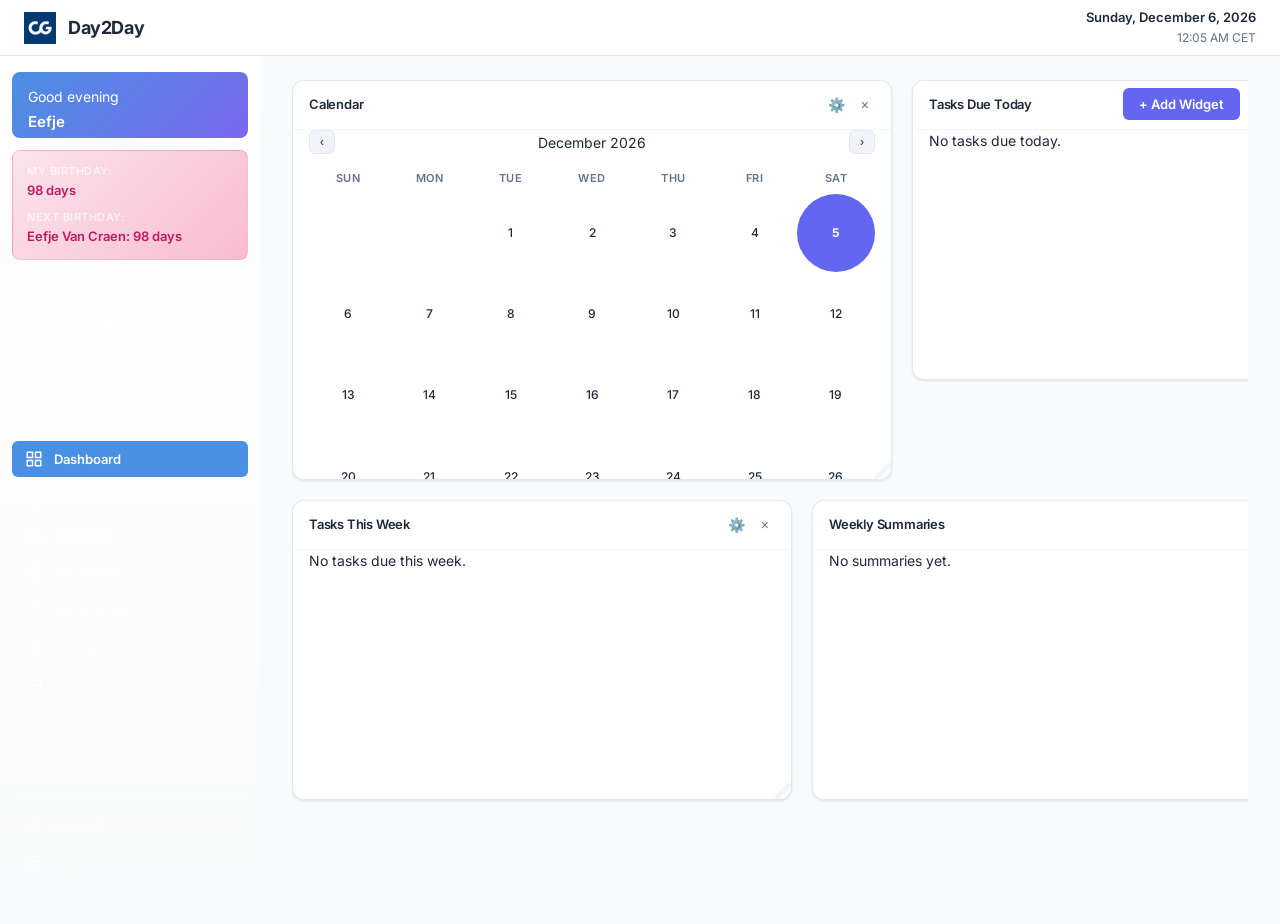
==== commit 82176e23: "Auto-backup: 2026-04-15 11:54" ====
--- a/index.html
+++ b/index.html
@@ -7,7 +7,9 @@
     <meta name="description" content="Day2Day Platform - Daily Task and Idea Management">
     <title>Day2Day - Eefje Van Craen</title>
     <link rel="stylesheet" href="styles/main.css">
-    <link rel="icon" type="image/png" href="CnG logo.png">
+    <link rel="icon" type="image/x-icon" href="favicon.ico?v=2">
+    <link rel="icon" type="image/png" sizes="256x256" href="CnG logo.png?v=2">
+    <link rel="apple-touch-icon" href="CnG logo.png?v=2">
     <script>
         // Prevent archive mode - ensure proper MIME type
         if (window.location.protocol === 'file:') {
